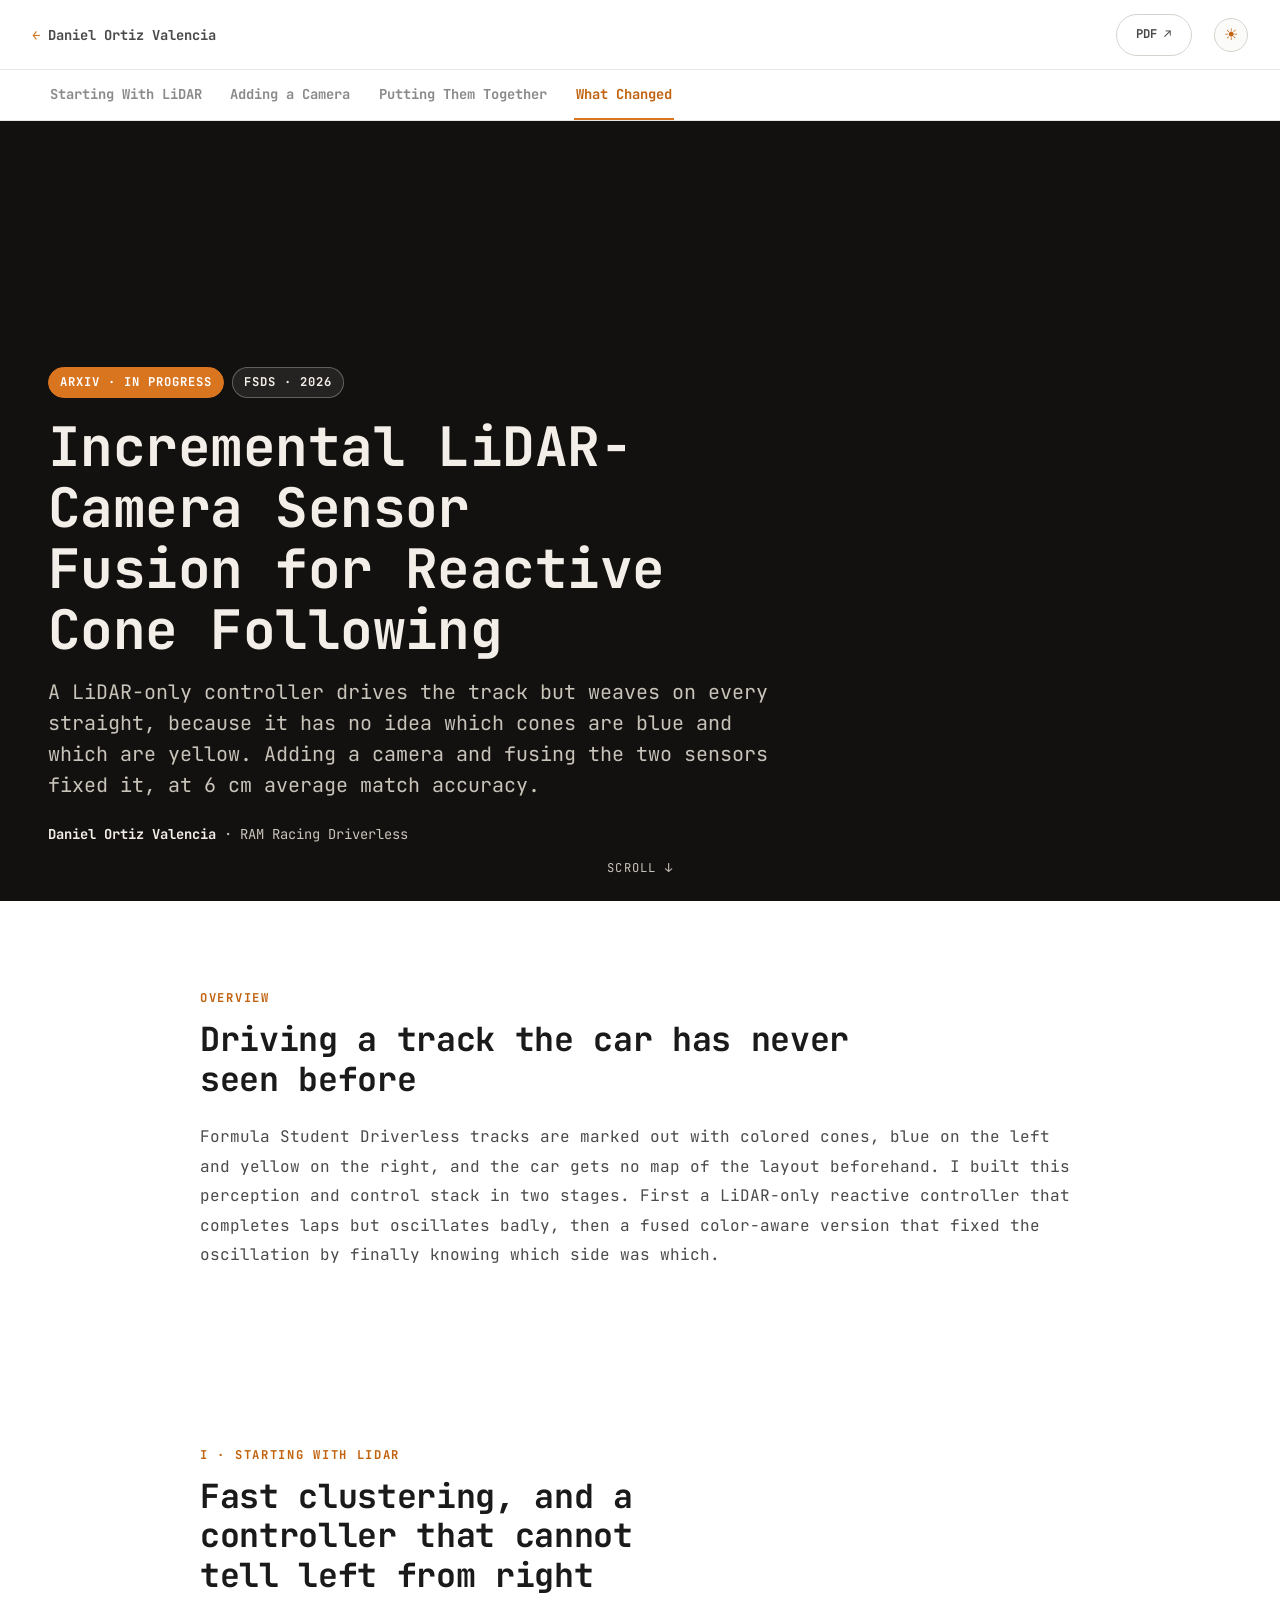
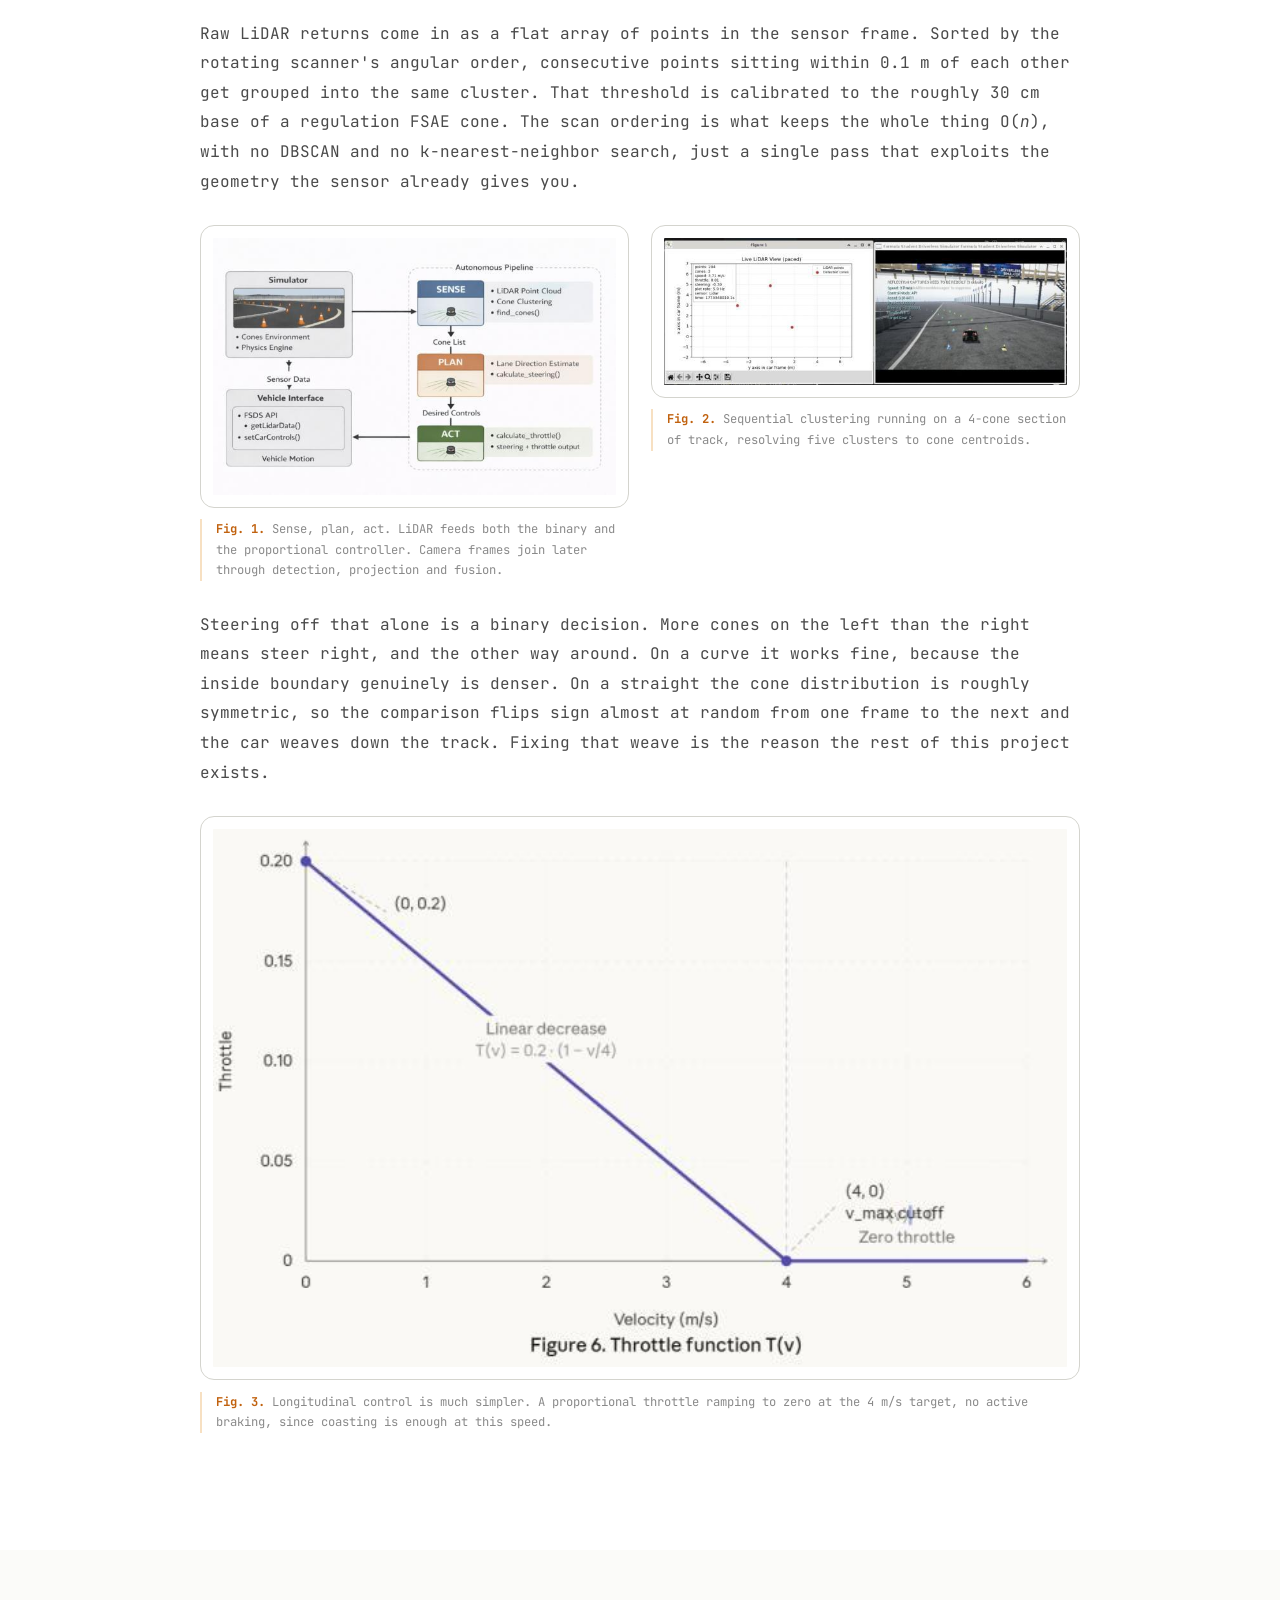
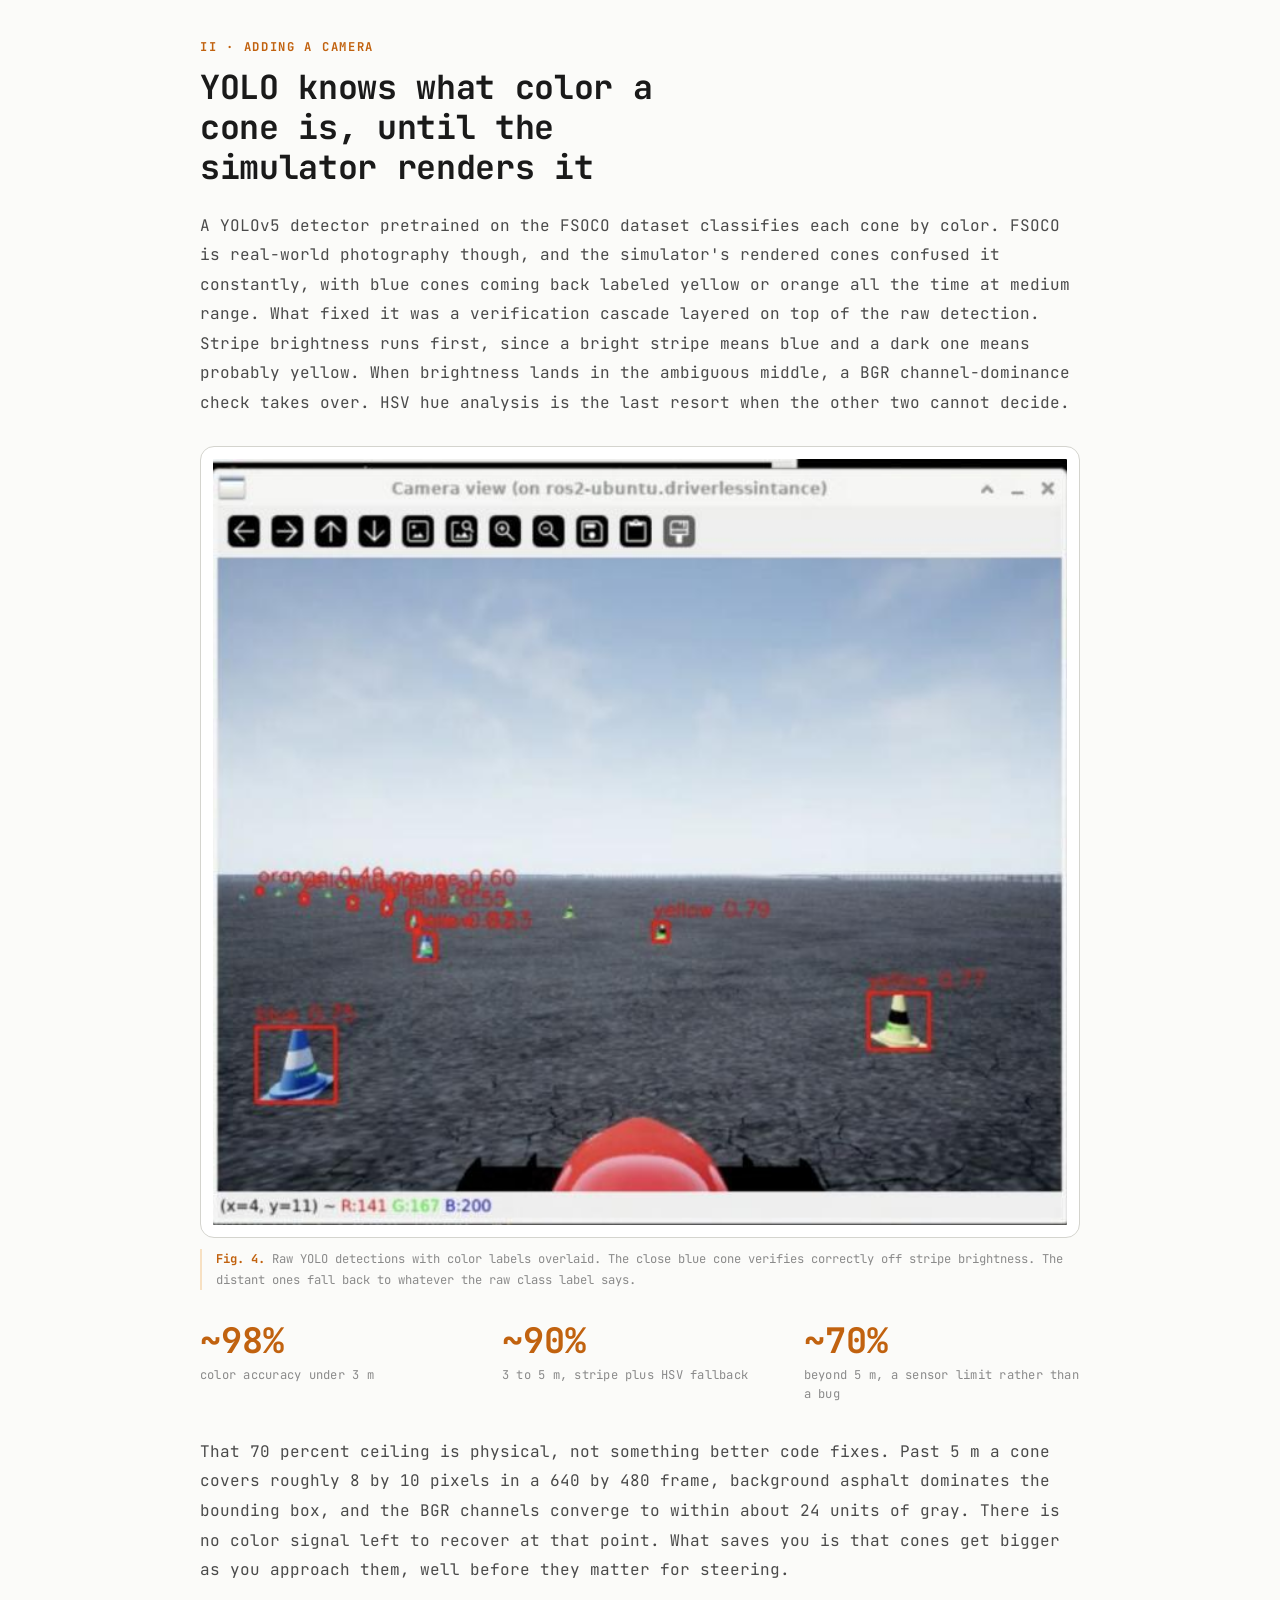
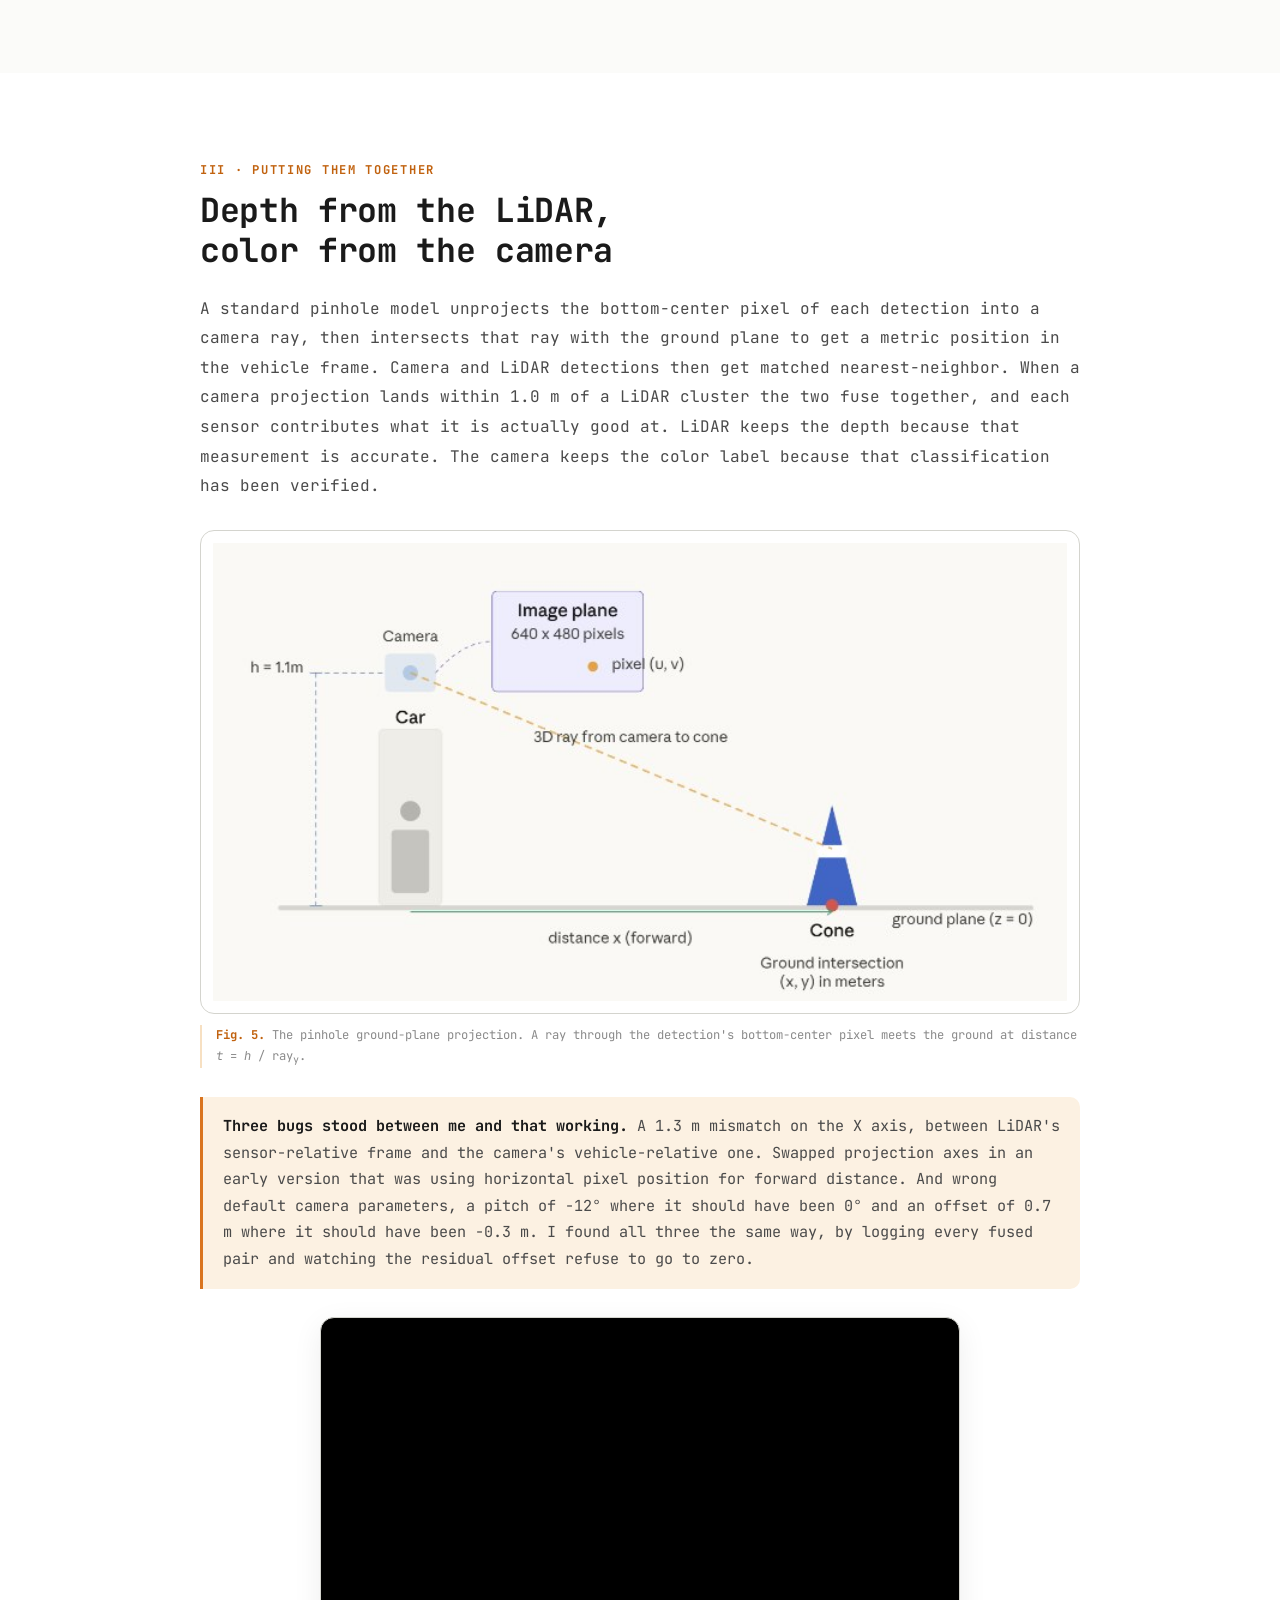
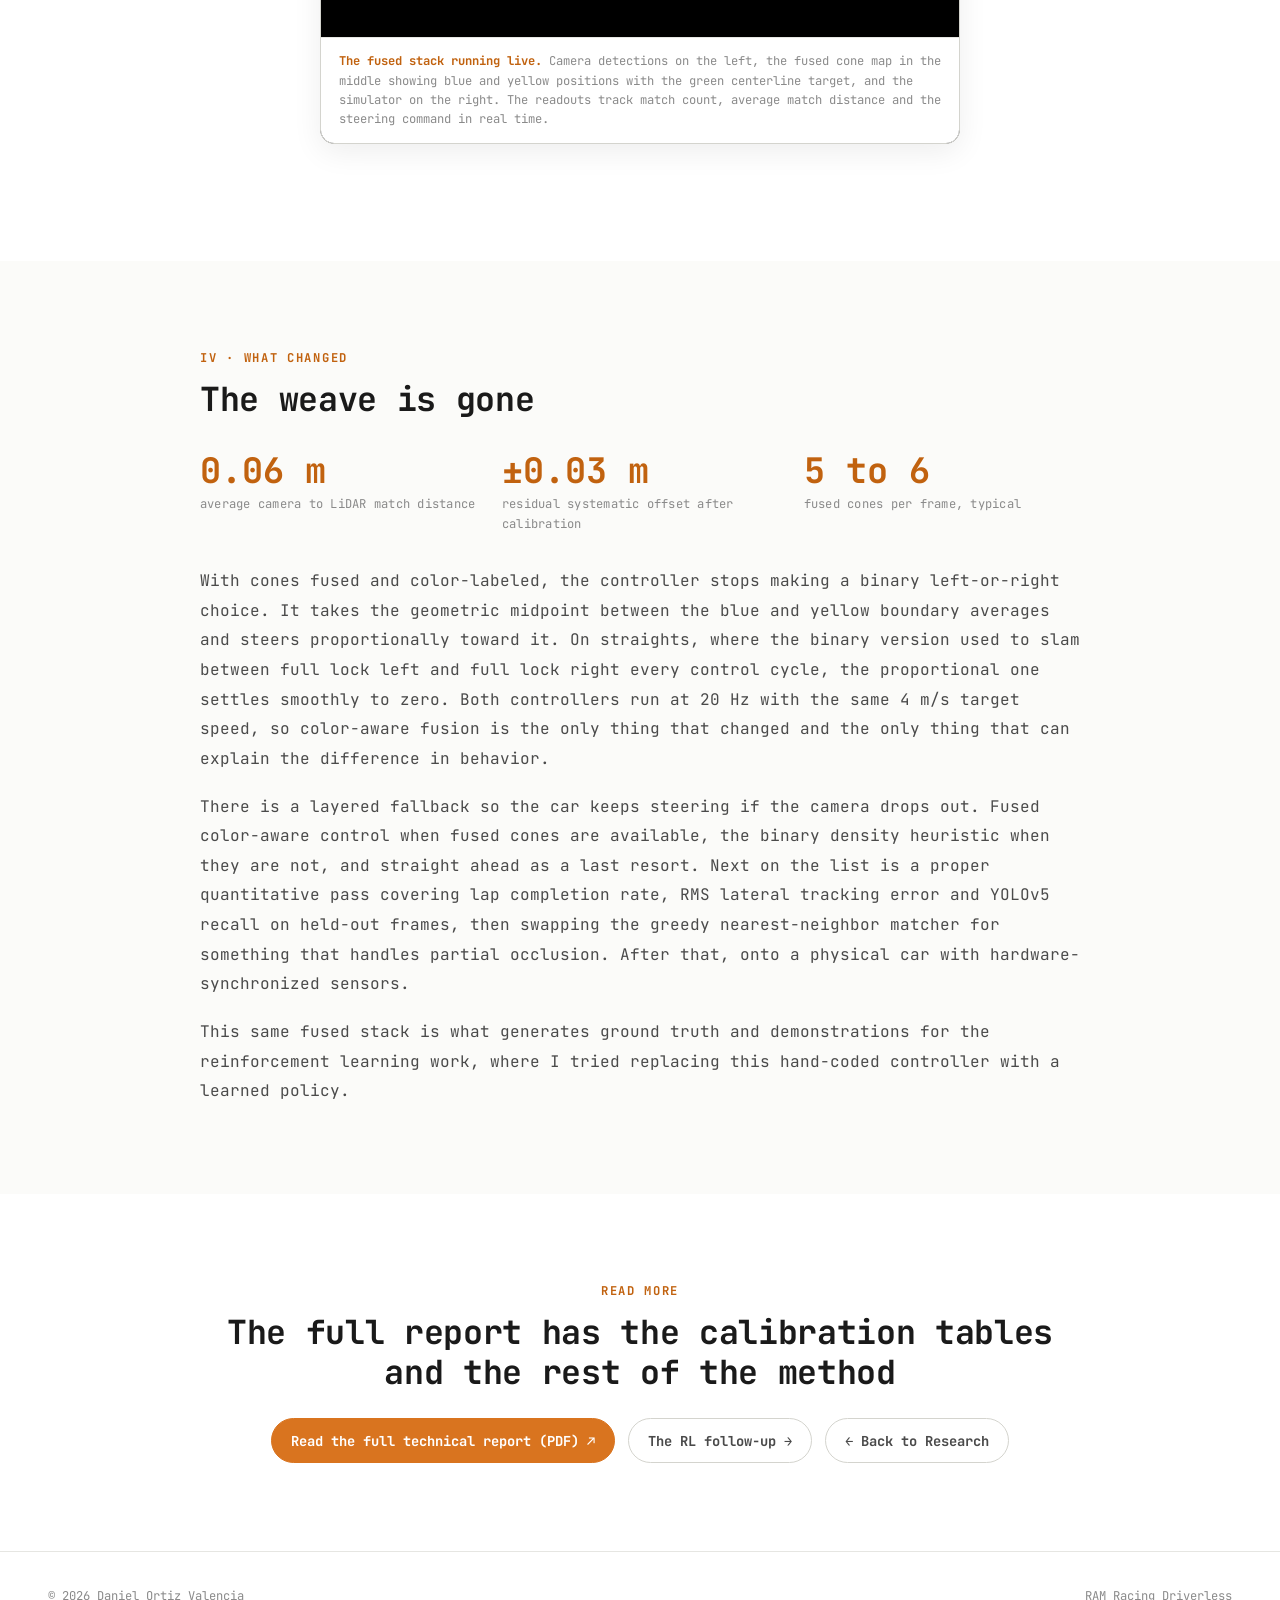
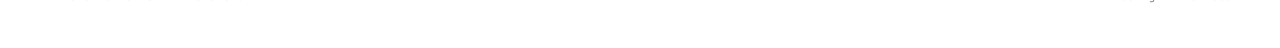
==== papers/fsds-fusion/index.html @ e6245473 "Research portfolio: home page and project pages A second site aimed at graduate applications. Resear" ====
<!DOCTYPE html>
<html lang="en">
<head>
<meta charset="UTF-8" />
<meta name="viewport" content="width=device-width, initial-scale=1.0" />
<script>
// Deep links (e.g. shared as .../fsds-fusion/#fusion) must land on the
// right section, but this is a long page with a webfont and several
// videos. The browser's native "jump to #hash on load" fires before
// either has settled and lands far off target, so strip the hash
// immediately and let paper-page.js re-apply it once layout is stable.
(function () {
  if (!location.hash) return;
  window.__ppPendingHash = location.hash;
  history.replaceState(null, '', location.pathname + location.search);
})();
</script>
<title>Incremental LiDAR-Camera Sensor Fusion · Daniel Ortiz Valencia</title>
<meta name="description" content="A LiDAR-only baseline that weaves, a YOLOv5 camera module, and the fusion pipeline that fixed it, in the Formula Student Driverless Simulator." />
<meta property="og:title" content="Incremental LiDAR-Camera Sensor Fusion for Reactive Cone Following" />
<meta property="og:description" content="Building a color-aware fused controller for the Formula Student Driverless Simulator." />
<meta property="og:type" content="article" />
<link rel="icon" href="data:image/svg+xml,%3Csvg xmlns='http://www.w3.org/2000/svg' viewBox='0 0 32 32'%3E%3Crect width='32' height='32' rx='7' fill='%23d9741f'/%3E%3Cpath d='M9 8h6a8 8 0 010 16H9z' fill='none' stroke='white' stroke-width='3'/%3E%3C/svg%3E" />
<link rel="preconnect" href="https://fonts.googleapis.com" />
<link href="https://fonts.googleapis.com/css2?family=JetBrains+Mono:wght@400;500;700;800&display=swap" rel="stylesheet" />
<link rel="stylesheet" href="../../styles.css" />
<link rel="stylesheet" href="../../assets/papers/paper-page.css" />
</head>
<body>

<div class="pp-stickytop">
  <header class="pp-topbar">
    <a class="pp-topbar-back" href="../../index.html#research"><span class="arrow">←</span> Daniel Ortiz Valencia</a>
    <div class="pp-topbar-actions">
      <a class="pp-btn" href="../../assets/papers/fsds-fusion.pdf" target="_blank" rel="noopener">PDF ↗</a>
      <button id="theme-toggle" class="theme-toggle" type="button" aria-label="Toggle dark mode" title="Toggle dark mode">
        <span class="theme-icon-sun" aria-hidden="true">☀</span><span class="theme-icon-moon" aria-hidden="true">☾</span>
      </button>
    </div>
  </header>
  <div class="pp-storynav-wrap">
    <nav class="pp-storynav">
      <a href="#baseline">Starting With LiDAR</a>
      <a href="#camera">Adding a Camera</a>
      <a href="#fusion">Putting Them Together</a>
      <a href="#results">What Changed</a>
    </nav>
  </div>
</div>

<!-- ============ HERO ============ -->
<section class="pp-hero">
  <video autoplay muted loop playsinline preload="auto" width="920" height="518">
    <source src="../../assets/papers/videos/fsds-fusion/fsds-demo.mp4" type="video/mp4" />
  </video>
  <div class="pp-hero-content">
    <div class="pp-hero-badges">
      <span class="pp-badge is-orange">arXiv · In Progress</span>
      <span class="pp-badge">FSDS · 2026</span>
    </div>
    <h1 class="pp-hero-title">Incremental LiDAR-Camera Sensor Fusion for Reactive Cone Following</h1>
    <p class="pp-hero-subtitle">A LiDAR-only controller drives the track but weaves on every straight, because it has no idea which cones are blue and which are yellow. Adding a camera and fusing the two sensors fixed it, at 6 cm average match accuracy.</p>
    <div class="pp-hero-meta"><b>Daniel Ortiz Valencia</b> · RAM Racing Driverless</div>
  </div>
  <div class="pp-scrolldown">Scroll ↓</div>
</section>

<main>

<!-- ============ TLDR ============ -->
<section class="pp-section pp-tldr">
  <div class="pp-section-inner">
    <span class="pp-eyebrow">Overview</span>
    <h2 class="pp-section-title">Driving a track the car has never seen before</h2>
    <div class="pp-prose">
      <p class="pp-lede">Formula Student Driverless tracks are marked out with colored cones, blue on the left and yellow on the right, and the car gets no map of the layout beforehand. I built this perception and control stack in two stages. First a LiDAR-only reactive controller that completes laps but oscillates badly, then a fused color-aware version that fixed the oscillation by finally knowing which side was which.</p>
    </div>
  </div>
</section>

<!-- ============ BASELINE ============ -->
<section id="baseline" class="pp-section">
  <div class="pp-section-inner">
    <span class="pp-eyebrow">I · Starting With LiDAR</span>
    <h2 class="pp-section-title">Fast clustering, and a controller that cannot tell left from right</h2>
    <div class="pp-prose">
      <p>Raw LiDAR returns come in as a flat array of points in the sensor frame. Sorted by the rotating scanner's angular order, consecutive points sitting within 0.1 m of each other get grouped into the same cluster. That threshold is calibrated to the roughly 30 cm base of a regulation FSAE cone. The scan ordering is what keeps the whole thing O(<i>n</i>), with no DBSCAN and no k-nearest-neighbor search, just a single pass that exploits the geometry the sensor already gives you.</p>
    </div>

    <div class="pp-figure-row">
      <figure class="pp-figure">
        <img src="../../assets/papers/figures/fsds-fusion/fig-1.jpg" alt="Top-down sense-plan-act pipeline diagram showing LiDAR clustering, YOLO detection, ground-plane projection, and fusion feeding the steering controllers" loading="lazy" />
        <figcaption><b>Fig. 1.</b> Sense, plan, act. LiDAR feeds both the binary and the proportional controller. Camera frames join later through detection, projection and fusion.</figcaption>
      </figure>
      <figure class="pp-figure">
        <img src="../../assets/papers/figures/fsds-fusion/fig-2.jpg" alt="Bird's-eye scatter plot of LiDAR points colored by cluster membership beside the corresponding FSDS simulator view" loading="lazy" />
        <figcaption><b>Fig. 2.</b> Sequential clustering running on a 4-cone section of track, resolving five clusters to cone centroids.</figcaption>
      </figure>
    </div>

    <div class="pp-prose">
      <p>Steering off that alone is a binary decision. More cones on the left than the right means steer right, and the other way around. On a curve it works fine, because the inside boundary genuinely is denser. On a straight the cone distribution is roughly symmetric, so the comparison flips sign almost at random from one frame to the next and the car weaves down the track. Fixing that weave is the reason the rest of this project exists.</p>
    </div>

    <figure class="pp-figure">
      <img src="../../assets/papers/figures/fsds-fusion/fig-3.jpg" alt="Throttle function plot: linear ramp from 0.2 at rest down to zero at 4 m per second" loading="lazy" />
      <figcaption><b>Fig. 3.</b> Longitudinal control is much simpler. A proportional throttle ramping to zero at the 4 m/s target, no active braking, since coasting is enough at this speed.</figcaption>
    </figure>
  </div>
</section>

<!-- ============ CAMERA ============ -->
<section id="camera" class="pp-section pp-section--tint">
  <div class="pp-section-inner">
    <span class="pp-eyebrow">II · Adding a Camera</span>
    <h2 class="pp-section-title">YOLO knows what color a cone is, until the simulator renders it</h2>
    <div class="pp-prose">
      <p>A YOLOv5 detector pretrained on the FSOCO dataset classifies each cone by color. FSOCO is real-world photography though, and the simulator's rendered cones confused it constantly, with blue cones coming back labeled yellow or orange all the time at medium range. What fixed it was a verification cascade layered on top of the raw detection. Stripe brightness runs first, since a bright stripe means blue and a dark one means probably yellow. When brightness lands in the ambiguous middle, a BGR channel-dominance check takes over. HSV hue analysis is the last resort when the other two cannot decide.</p>
    </div>

    <figure class="pp-figure">
      <img src="../../assets/papers/figures/fsds-fusion/fig-4.jpg" alt="Camera feed with red YOLO bounding boxes over cones, color labels and confidence scores overlaid" loading="lazy" />
      <figcaption><b>Fig. 4.</b> Raw YOLO detections with color labels overlaid. The close blue cone verifies correctly off stripe brightness. The distant ones fall back to whatever the raw class label says.</figcaption>
    </figure>

    <div class="pp-stat-row">
      <div class="pp-stat"><b>~98%</b><span>color accuracy under 3 m</span></div>
      <div class="pp-stat"><b>~90%</b><span>3 to 5 m, stripe plus HSV fallback</span></div>
      <div class="pp-stat"><b>~70%</b><span>beyond 5 m, a sensor limit rather than a bug</span></div>
    </div>
    <div class="pp-prose">
      <p>That 70 percent ceiling is physical, not something better code fixes. Past 5 m a cone covers roughly 8 by 10 pixels in a 640 by 480 frame, background asphalt dominates the bounding box, and the BGR channels converge to within about 24 units of gray. There is no color signal left to recover at that point. What saves you is that cones get bigger as you approach them, well before they matter for steering.</p>
    </div>
  </div>
</section>

<!-- ============ FUSION ============ -->
<section id="fusion" class="pp-section">
  <div class="pp-section-inner">
    <span class="pp-eyebrow">III · Putting Them Together</span>
    <h2 class="pp-section-title">Depth from the LiDAR, color from the camera</h2>
    <div class="pp-prose">
      <p>A standard pinhole model unprojects the bottom-center pixel of each detection into a camera ray, then intersects that ray with the ground plane to get a metric position in the vehicle frame. Camera and LiDAR detections then get matched nearest-neighbor. When a camera projection lands within 1.0 m of a LiDAR cluster the two fuse together, and each sensor contributes what it is actually good at. LiDAR keeps the depth because that measurement is accurate. The camera keeps the color label because that classification has been verified.</p>
    </div>

    <figure class="pp-figure">
      <img src="../../assets/papers/figures/fsds-fusion/fig-5.jpg" alt="Side-view diagram of the pinhole projection: camera at 1.1 m height, ray intersecting the ground plane at distance t" loading="lazy" />
      <figcaption><b>Fig. 5.</b> The pinhole ground-plane projection. A ray through the detection's bottom-center pixel meets the ground at distance <i>t</i> = <i>h</i> / ray<sub>y</sub>.</figcaption>
    </figure>

    <div class="pp-callout">
      <b>Three bugs stood between me and that working.</b> A 1.3 m mismatch on the X axis, between LiDAR's sensor-relative frame and the camera's vehicle-relative one. Swapped projection axes in an early version that was using horizontal pixel position for forward distance. And wrong default camera parameters, a pitch of −12° where it should have been 0° and an offset of 0.7 m where it should have been −0.3 m. I found all three the same way, by logging every fused pair and watching the residual offset refuse to go to zero.
    </div>

    <div class="pp-video-solo">
      <figure class="pp-video">
        <video autoplay src="../../assets/papers/videos/fsds-fusion/reactive-baseline.mp4" muted loop playsinline preload="metadata" width="880" height="320"></video>
        <figcaption><b>The fused stack running live.</b> Camera detections on the left, the fused cone map in the middle showing blue and yellow positions with the green centerline target, and the simulator on the right. The readouts track match count, average match distance and the steering command in real time.</figcaption>
      </figure>
    </div>
  </div>
</section>

<!-- ============ RESULTS ============ -->
<section id="results" class="pp-section pp-section--tint">
  <div class="pp-section-inner">
    <span class="pp-eyebrow">IV · What Changed</span>
    <h2 class="pp-section-title">The weave is gone</h2>

    <div class="pp-stat-row">
      <div class="pp-stat"><b>0.06 m</b><span>average camera to LiDAR match distance</span></div>
      <div class="pp-stat"><b>±0.03 m</b><span>residual systematic offset after calibration</span></div>
      <div class="pp-stat"><b>5 to 6</b><span>fused cones per frame, typical</span></div>
    </div>

    <div class="pp-prose">
      <p>With cones fused and color-labeled, the controller stops making a binary left-or-right choice. It takes the geometric midpoint between the blue and yellow boundary averages and steers proportionally toward it. On straights, where the binary version used to slam between full lock left and full lock right every control cycle, the proportional one settles smoothly to zero. Both controllers run at 20 Hz with the same 4 m/s target speed, so color-aware fusion is the only thing that changed and the only thing that can explain the difference in behavior.</p>
      <p>There is a layered fallback so the car keeps steering if the camera drops out. Fused color-aware control when fused cones are available, the binary density heuristic when they are not, and straight ahead as a last resort. Next on the list is a proper quantitative pass covering lap completion rate, RMS lateral tracking error and YOLOv5 recall on held-out frames, then swapping the greedy nearest-neighbor matcher for something that handles partial occlusion. After that, onto a physical car with hardware-synchronized sensors.</p>
      <p>This same fused stack is what generates ground truth and demonstrations for <a href="../rl-sac-ppo/">the reinforcement learning work</a>, where I tried replacing this hand-coded controller with a learned policy.</p>
    </div>
  </div>
</section>

<!-- ============ CLOSE ============ -->
<section class="pp-section pp-close">
  <div class="pp-section-inner">
    <span class="pp-eyebrow">Read More</span>
    <h2 class="pp-section-title">The full report has the calibration tables and the rest of the method</h2>
    <div class="pp-close-actions">
      <a class="pp-btn is-primary" href="../../assets/papers/fsds-fusion.pdf" target="_blank" rel="noopener">Read the full technical report (PDF) ↗</a>
      <a class="pp-btn" href="../rl-sac-ppo/">The RL follow-up →</a>
      <a class="pp-btn" href="../../index.html#research">← Back to Research</a>
    </div>
  </div>
</section>

</main>

<footer class="pp-footer">
  <span>© <span id="year"></span> Daniel Ortiz Valencia</span>
  <span>RAM Racing Driverless</span>
</footer>

<script>document.getElementById('year').textContent = new Date().getFullYear();</script>
<script src="../../assets/papers/paper-page.js"></script>
</body>
</html>
---- styles.css ----
/* ============================================================
   Daniel Ortiz Valencia — Research
   Academic homepage. Shares its design tokens with the
   engineering portfolio so the project pages under /papers/
   render identically on both sites.
   ============================================================ */

:root {
  --white: #ffffff;
  --paper: #fbfbf9;
  --ink: #1a1a1a;
  --ink-soft: #4a4a4a;
  --ink-faint: #8a8a8a;
  --line: #e6e6e2;
  --line-strong: #d4d4ce;

  --orange: #d9741f;
  --orange-deep: #c1620f;
  --orange-soft: #f7e0c2;
  --orange-tint: #fcf1e2;

  --mono: 'JetBrains Mono', 'SFMono-Regular', 'Menlo', monospace;

  --text-2xl: clamp(1.8rem, 3.5vw, 2.6rem);
  --text-xl: clamp(1.35rem, 2.2vw, 1.7rem);
  --text-lg: 1.1rem;
  --text-base: 0.98rem;
  --text-sm: 0.86rem;
  --text-xs: 0.76rem;

  --maxw: 1500px;
  --readw: 980px;
  --radius: 14px;
  --radius-lg: 20px;

  --shadow-sm: 0 1px 3px rgba(0,0,0,0.05);
  --shadow-md: 0 8px 30px rgba(0,0,0,0.07);

  --header-bg: rgba(255,255,255,0.88);
  --kw-bg: var(--paper);
  --on-orange: #ffffff;
  color-scheme: light;
}

[data-theme="dark"] {
  --white: #111114;
  --paper: #1a1a1e;
  --ink: #f1efea;
  --ink-soft: #c2c0b9;
  --ink-faint: #7d7c76;
  --line: #2a2a2e;
  --line-strong: #3a3a3f;

  --orange: #ff8a3d;
  --orange-deep: #ff9d5c;
  --orange-soft: #5a3a1a;
  --orange-tint: #2a1d10;

  --header-bg: rgba(17,17,20,0.88);
  --kw-bg: #1f1f23;
  --on-orange: #111114;

  --shadow-sm: 0 1px 3px rgba(0,0,0,0.4);
  --shadow-md: 0 8px 30px rgba(0,0,0,0.5);
  color-scheme: dark;
}

* { margin: 0; padding: 0; box-sizing: border-box; }
html { scroll-behavior: smooth; scroll-padding-top: 86px; }
body {
  font-family: var(--mono);
  background: var(--white);
  color: var(--ink);
  line-height: 1.6;
  -webkit-font-smoothing: antialiased;
  font-size: var(--text-base);
  transition: background .25s ease, color .25s ease;
}
a { color: inherit; text-decoration: none; }
img { max-width: 100%; }

/* ---------- Theme toggle (shared with the paper pages) ---------- */
.theme-toggle {
  margin-left: .8rem; width: 34px; height: 34px; border-radius: 50%;
  border: 1px solid var(--line-strong); background: var(--paper);
  color: var(--orange-deep); cursor: pointer; font-family: var(--mono);
  display: inline-flex; align-items: center; justify-content: center;
  transition: background .2s ease, border-color .2s ease, color .2s ease, transform .2s ease;
  font-size: 1rem; line-height: 1; padding: 0;
}
.theme-toggle:hover { border-color: var(--orange); color: var(--orange); transform: translateY(-1px); }
.theme-toggle .theme-icon-moon { display: none; }
[data-theme="dark"] .theme-toggle .theme-icon-sun { display: none; }
[data-theme="dark"] .theme-toggle .theme-icon-moon { display: inline; }

/* ---------- Header ---------- */
.site-header {
  position: sticky; top: 0; z-index: 50;
  background: var(--header-bg);
  backdrop-filter: blur(10px) saturate(1.4);
  -webkit-backdrop-filter: blur(10px) saturate(1.4);
  border-bottom: 1px solid var(--line);
}
.site-header-inner {
  max-width: var(--readw); margin: 0 auto;
  padding: .8rem clamp(1.1rem, 4vw, 2rem);
  display: flex; align-items: center; justify-content: space-between; gap: 1rem;
}
.site-nav { display: flex; align-items: center; gap: 1.3rem; font-size: var(--text-sm); }
.site-nav a { color: var(--ink-soft); font-weight: 500; }
.site-nav a:hover { color: var(--orange-deep); }

.wrap { max-width: var(--readw); margin: 0 auto; padding: 0 clamp(1.1rem, 4vw, 2rem); }

/* ---------- Intro ---------- */
.intro { display: grid; grid-template-columns: 290px 1fr; gap: clamp(1.5rem, 4vw, 3rem); padding: clamp(2.5rem, 6vw, 4rem) 0 2rem; align-items: start; }
.intro-photo { border-radius: var(--radius); overflow: hidden; border: 1px solid var(--line); background: var(--paper); }
.intro-photo img { display: block; width: 100%; height: auto; }
.intro-photo figcaption { font-size: var(--text-xs); color: var(--ink-faint); padding: .5rem .7rem; }
.intro-name { font-size: var(--text-2xl); font-weight: 800; letter-spacing: -0.02em; line-height: 1.1; }
.intro-contact { font-size: var(--text-sm); color: var(--ink-faint); margin-top: .35rem; }
.intro-bio { margin-top: 1.2rem; }
.intro-bio p { color: var(--ink-soft); margin-bottom: .9rem; max-width: 62ch; }
.intro-bio a { color: var(--orange-deep); border-bottom: 1px solid var(--orange-soft); }
.intro-bio a:hover { border-color: var(--orange); }
.intro-links { margin-top: 1.1rem; font-size: var(--text-sm); display: flex; flex-wrap: wrap; gap: .5rem; align-items: center; }
.intro-links a { color: var(--orange-deep); font-weight: 700; }
.intro-links a:hover { text-decoration: underline; }
.intro-links .sep { color: var(--line-strong); }

/* ---------- Section headings ---------- */
.section { padding: 2.4rem 0; border-top: 1px solid var(--line); }
.section-title { font-size: var(--text-xl); font-weight: 800; letter-spacing: -0.015em; margin-bottom: 1.4rem; }
.section-note { font-size: var(--text-sm); color: var(--ink-faint); margin: -0.9rem 0 1.4rem; max-width: 70ch; }

/* ---------- Updates ---------- */
.updates { display: flex; flex-direction: column; gap: .55rem; }
.update { display: grid; grid-template-columns: 92px 1fr; gap: 1rem; font-size: var(--text-sm); align-items: baseline; }
.update .when { color: var(--orange-deep); font-weight: 700; white-space: nowrap; }
.update .what { color: var(--ink-soft); line-height: 1.65; }
.update .what a { color: var(--ink); border-bottom: 1px solid var(--orange-soft); }
.update .what a:hover { border-color: var(--orange); }

/* ---------- Research entries ---------- */
.entry { display: grid; grid-template-columns: 210px 1fr; gap: clamp(1rem, 3vw, 1.9rem); padding: 1.5rem 0; border-bottom: 1px solid var(--line); align-items: start; }
.entry:last-child { border-bottom: none; }
.entry-thumb {
  border-radius: 10px; overflow: hidden; border: 1px solid var(--line);
  background: var(--paper); aspect-ratio: 16 / 10;
  display: flex; align-items: center; justify-content: center;
}
.entry-thumb img, .entry-thumb video { width: 100%; height: 100%; object-fit: cover; display: block; }
.entry-thumb.is-placeholder {
  background: var(--orange-tint); border-color: var(--orange-soft);
  color: var(--orange-deep); font-size: var(--text-xs); text-align: center;
  letter-spacing: .06em; line-height: 1.7;
}
.entry-thumb.is-placeholder small { color: var(--ink-faint); }
.intro--nophoto { grid-template-columns: 1fr; }
.entry-title { font-size: var(--text-lg); font-weight: 700; color: var(--orange-deep); line-height: 1.35; letter-spacing: -0.01em; display: inline-block; }
.entry-title:hover { text-decoration: underline; }
.entry-authors { font-size: var(--text-sm); color: var(--ink-soft); margin-top: .45rem; }
.entry-authors .me { font-weight: 700; color: var(--ink); }
.entry-venue { font-size: var(--text-sm); color: var(--ink-faint); font-style: italic; margin-top: .15rem; }
.entry-links { font-size: var(--text-sm); margin-top: .45rem; display: flex; flex-wrap: wrap; gap: .45rem; align-items: center; }
.entry-links a { color: var(--orange-deep); font-weight: 600; }
.entry-links a:hover { text-decoration: underline; }
.entry-links .sep { color: var(--line-strong); }
.entry-links .muted { color: var(--ink-faint); }
.entry-blurb { font-size: var(--text-sm); color: var(--ink-soft); margin-top: .7rem; max-width: 72ch; }

.entry-tag {
  display: inline-block; font-size: var(--text-xs); font-weight: 700;
  letter-spacing: .09em; text-transform: uppercase;
  color: var(--orange-deep); background: var(--orange-tint);
  border: 1px solid var(--orange-soft);
  padding: .12rem .5rem; border-radius: 999px; margin-bottom: .5rem;
}

/* ---------- Secondary work (engineering / Formula Student) ---------- */
.side-grid { display: grid; grid-template-columns: repeat(auto-fit, minmax(240px, 1fr)); gap: 1rem; }
.side-card {
  border: 1px solid var(--line); border-radius: var(--radius);
  padding: 1rem 1.1rem; background: var(--paper);
  transition: border-color .18s ease, transform .18s ease;
}
.side-card:hover { border-color: var(--orange-soft); transform: translateY(-2px); }
.side-card h3 { font-size: var(--text-base); font-weight: 700; margin-bottom: .3rem; }
.side-card p { font-size: var(--text-xs); color: var(--ink-faint); line-height: 1.65; }
.side-card .side-meta { font-size: var(--text-xs); color: var(--orange-deep); font-weight: 700; margin-bottom: .35rem; }

/* ---------- Footer ---------- */
.site-footer {
  border-top: 1px solid var(--line);
  padding: 2rem 0 2.6rem; margin-top: 1rem;
  font-size: var(--text-xs); color: var(--ink-faint);
  display: flex; flex-wrap: wrap; gap: .8rem; justify-content: space-between;
}

@media (max-width: 760px) {
  .intro { grid-template-columns: 1fr; }
  .intro-photo { max-width: 260px; }
  .entry { grid-template-columns: 1fr; }
  .entry-thumb { max-width: 320px; }
  .update { grid-template-columns: 78px 1fr; gap: .7rem; }
}
@media (prefers-reduced-motion: reduce) {
  * { scroll-behavior: auto; }
  .side-card:hover { transform: none; }
}
---- assets/papers/paper-page.css ----
/* ============================================================
   PAPER PROJECT PAGES
   Shared styles for the dedicated, video-first paper pages
   (papers/<slug>/index.html). Inherits color/type tokens from
   the root styles.css — this file only adds new structure:
   hero video, sticky story-nav, narrative sections, inline
   video/figure embeds, stat callouts, dark "moment" bands.
   ============================================================ */

/* fixed-dark palette for dramatic bands — intentionally NOT tied to
   the light/dark theme toggle, so the contrast always reads correctly */
:root {
  --pp-dark-bg: #131110;
  --pp-dark-text: #f3efe8;
  --pp-dark-text-soft: #c9c4ba;
  --pp-dark-line: #2c2926;
}

/* ---------- Sticky chrome (top bar + story nav share one sticky box) ----------
   Both bars live in a single sticky container so the nav can never slide
   under the top bar. Anything that depends on their combined height reads
   it off the element instead of hardcoding a number. */
.pp-stickytop {
  position: sticky; top: 0; z-index: 50;
  background: var(--header-bg);
  backdrop-filter: blur(10px) saturate(1.4);
  -webkit-backdrop-filter: blur(10px) saturate(1.4);
}
.pp-topbar {
  display: flex; align-items: center; justify-content: space-between;
  gap: 1rem;
  padding: .85rem clamp(1rem, 4vw, 2rem);
  border-bottom: 1px solid var(--line);
}
.pp-topbar-back {
  display: inline-flex; align-items: center; gap: .5rem;
  font-size: var(--text-sm); font-weight: 700; color: var(--ink-soft);
}
.pp-topbar-back:hover { color: var(--orange-deep); }
.pp-topbar-back .arrow { color: var(--orange); }
.pp-topbar-actions { display: flex; align-items: center; gap: .6rem; }
.pp-topbar-actions .pp-btn { font-size: var(--text-xs); }

/* ---------- Hero ---------- */
.pp-hero {
  position: relative;
  min-height: min(92vh, 780px);
  display: flex; align-items: flex-end;
  overflow: hidden;
  background: var(--pp-dark-bg);
}
.pp-hero video, .pp-hero .pp-hero-poster {
  position: absolute; inset: 0;
  width: 100%; height: 100%;
  object-fit: cover;
  opacity: .55;
  /* pages can aim the crop at the part of the frame worth showing */
  object-position: var(--pp-poster-pos, center);
}
.pp-hero::after {
  content: ""; position: absolute; inset: 0;
  background: linear-gradient(180deg, rgba(19,17,16,.15) 0%, rgba(19,17,16,.55) 55%, rgba(19,17,16,.92) 100%);
}
.pp-hero-content {
  position: relative; z-index: 2;
  width: 100%; max-width: var(--maxw); margin: 0 auto;
  padding: 6rem clamp(1.25rem, 4vw, 3rem) 3.5rem;
  color: var(--pp-dark-text);
}
.pp-hero-badges { display: flex; flex-wrap: wrap; gap: .5rem; margin-bottom: 1.2rem; }
.pp-badge {
  display: inline-flex; align-items: center; gap: .4rem;
  font-size: var(--text-xs); font-weight: 700; letter-spacing: .08em; text-transform: uppercase;
  padding: .3rem .7rem; border-radius: 999px;
  border: 1px solid rgba(255,255,255,.28);
  background: rgba(255,255,255,.08);
  color: var(--pp-dark-text);
}
.pp-badge.is-orange { background: var(--orange); border-color: var(--orange); color: var(--on-orange); }
.pp-hero-title {
  font-family: var(--mono); font-weight: 700; letter-spacing: -0.01em;
  font-size: clamp(1.9rem, 4.4vw, 3.4rem);
  line-height: 1.12;
  max-width: 22ch;
  margin-bottom: 1rem;
  text-wrap: balance;
}
.pp-hero-subtitle {
  font-size: clamp(1rem, 1.6vw, 1.25rem);
  line-height: 1.55;
  color: var(--pp-dark-text-soft);
  max-width: 62ch;
  margin-bottom: 1.4rem;
}
.pp-hero-meta { font-size: var(--text-sm); color: var(--pp-dark-text-soft); }
.pp-hero-meta b { color: var(--pp-dark-text); font-weight: 700; }
.pp-scrolldown {
  position: absolute; left: 50%; bottom: 1.4rem; z-index: 2;
  transform: translateX(-50%);
  color: var(--pp-dark-text-soft); font-size: var(--text-xs);
  display: flex; flex-direction: column; align-items: center; gap: .35rem;
  letter-spacing: .1em; text-transform: uppercase;
  animation: ppBob 2s ease-in-out infinite;
}
@keyframes ppBob { 0%,100% { transform: translate(-50%, 0); } 50% { transform: translate(-50%, 6px); } }

/* ---------- Story nav (sticky, below topbar) ---------- */
.pp-storynav-wrap {
  border-bottom: 1px solid var(--line);
}
.pp-storynav {
  display: flex; gap: 1.6rem;
  max-width: var(--maxw); margin: 0 auto;
  padding: 0 clamp(1.25rem, 4vw, 3rem);
  overflow-x: auto; scrollbar-width: none;
}
.pp-storynav::-webkit-scrollbar { display: none; }
.pp-storynav a {
  flex-shrink: 0;
  font-size: var(--text-sm); font-weight: 700; color: var(--ink-faint);
  padding: .8rem .1rem; white-space: nowrap;
  border-bottom: 2px solid transparent;
  transition: color .15s ease, border-color .15s ease;
}
.pp-storynav a:hover { color: var(--ink); }
.pp-storynav a.is-active { color: var(--orange-deep); border-color: var(--orange); }

/* ---------- Sections ---------- */
/* scroll-margin keeps a section heading clear of the sticky chrome when
   the browser (rather than our own JS) does the scrolling. */
.pp-section { padding: clamp(3rem, 7vw, 5.5rem) clamp(1.25rem, 4vw, 3rem); scroll-margin-top: 110px; }
.pp-section-inner { max-width: 880px; margin: 0 auto; }
.pp-section--wide .pp-section-inner { max-width: 1100px; }
.pp-section--tint { background: var(--paper); }
.pp-section--dark { background: var(--pp-dark-bg); color: var(--pp-dark-text); border-top: 1px solid var(--pp-dark-line); border-bottom: 1px solid var(--pp-dark-line); }
.pp-section--dark .pp-eyebrow { color: var(--orange); }
.pp-section--dark .pp-section-title { color: var(--pp-dark-text); }
.pp-section--dark .pp-prose p { color: var(--pp-dark-text-soft); }
.pp-section--dark .pp-prose b, .pp-section--dark .pp-prose strong { color: var(--pp-dark-text); }
.pp-section--dark .pp-video, .pp-section--dark .pp-figure img { border-color: var(--pp-dark-line); }
.pp-section--dark .pp-video figcaption, .pp-section--dark .pp-figure figcaption { color: var(--pp-dark-text-soft); }
.pp-section--dark .pp-callout { background: rgba(255,255,255,.05); border-color: var(--pp-dark-line); }
.pp-section--dark .pp-callout b { color: var(--pp-dark-text); }
.pp-section--dark .pp-stat span { color: var(--pp-dark-text-soft); }

.pp-eyebrow {
  display: block; font-size: var(--text-xs); font-weight: 700;
  letter-spacing: .14em; text-transform: uppercase; color: var(--orange-deep);
  margin-bottom: .7rem;
}
.pp-section-title {
  font-family: var(--mono); font-weight: 700; letter-spacing: -0.01em;
  font-size: clamp(1.45rem, 2.6vw, 2.1rem);
  line-height: 1.2;
  margin-bottom: 1.4rem;
  max-width: 26ch;
}
.pp-tldr .pp-section-title { max-width: 34ch; }

.pp-prose p { font-size: 1rem; line-height: 1.85; color: var(--ink-soft); margin-bottom: 1.15rem; }
.pp-prose p:last-child { margin-bottom: 0; }
.pp-prose b, .pp-prose strong { color: var(--ink); }
.pp-prose code {
  font-family: var(--mono); font-size: .88em;
  background: var(--kw-bg); border: 1px solid var(--line);
  padding: .08em .32em; border-radius: 4px; color: var(--ink);
}
.pp-lede { font-size: 1.15rem; line-height: 1.75; color: var(--ink); }

/* ---------- Inline video ---------- */
.pp-video {
  border: 1px solid var(--line-strong); border-radius: var(--radius);
  overflow: hidden; background: #000;
  box-shadow: var(--shadow-md);
}
.pp-video video { display: block; width: 100%; height: auto; }
.pp-video figcaption {
  padding: .85rem 1.1rem;
  font-size: var(--text-xs); line-height: 1.6; color: var(--ink-faint);
  background: var(--white); border-top: 1px solid var(--line);
}
.pp-video figcaption b { color: var(--orange-deep); }
.pp-video-row { display: grid; grid-template-columns: 1fr 1fr; gap: 1.4rem; margin: 1.8rem 0; }
.pp-video-solo { margin: 1.8rem 0; }
.pp-video-solo .pp-video { max-width: 640px; margin: 0 auto; }

/* ---------- Labelled clip gallery ----------
   Each clip carries a tag saying which run it is, so a reader can tell
   a trained PPO policy apart from a collapsing SAC run at a glance. */
.pp-clips { display: grid; gap: 1.6rem; margin: 1.9rem 0; }
.pp-clips.is-two { grid-template-columns: 1fr 1fr; }
.pp-clip {
  margin: 0;
  border: 1px solid var(--line-strong); border-radius: var(--radius);
  overflow: hidden; background: #000;
  box-shadow: var(--shadow-md);
  position: relative;
}
.pp-clip video { display: block; width: 100%; height: auto; }
.pp-clip-tag {
  position: absolute; top: .7rem; left: .7rem; z-index: 2;
  font-size: var(--text-xs); font-weight: 700;
  letter-spacing: .1em; text-transform: uppercase;
  padding: .22rem .6rem; border-radius: 999px;
  background: var(--orange); color: var(--on-orange);
}
.pp-clip figcaption {
  padding: .9rem 1.1rem;
  font-size: var(--text-xs); line-height: 1.65; color: var(--ink-faint);
  background: var(--white); border-top: 1px solid var(--line);
}
.pp-clip figcaption b { color: var(--ink); }
.pp-section--dark .pp-clip { border-color: var(--pp-dark-line); }
.pp-section--dark .pp-clip figcaption {
  background: rgba(255,255,255,.04); border-color: var(--pp-dark-line);
  color: var(--pp-dark-text-soft);
}
.pp-section--dark .pp-clip figcaption b { color: var(--pp-dark-text); }

/* ---------- Figures (still images) ---------- */
.pp-figure { margin: 1.8rem 0; }
.pp-figure img {
  display: block; width: 100%; height: auto;
  background: #fff; padding: .75rem;
  border: 1px solid var(--line-strong); border-radius: var(--radius);
  cursor: zoom-in;
}
.pp-figure figcaption {
  font-size: var(--text-xs); line-height: 1.7; color: var(--ink-faint);
  margin-top: .7rem; padding-left: .85rem; border-left: 2px solid var(--orange-soft);
}
.pp-figure figcaption b { color: var(--orange-deep); }
.pp-figure-row { display: grid; grid-template-columns: 1fr 1fr; gap: 1.4rem; margin: 1.8rem 0; }
.pp-figure-row .pp-figure { margin: 0; }

/* ---------- Callouts / stats ---------- */
.pp-callout {
  border-left: 3px solid var(--orange);
  background: var(--orange-tint);
  padding: 1rem 1.25rem;
  border-radius: 0 10px 10px 0;
  margin: 1.6rem 0;
  font-size: .95rem; line-height: 1.75; color: var(--ink-soft);
}
.pp-callout b { color: var(--ink); }
.pp-stat-row { display: flex; flex-wrap: wrap; gap: 1.6rem; margin: 2rem 0; }
.pp-stat { flex: 1 1 140px; }
.pp-stat b {
  display: block; font-family: var(--mono); font-weight: 700;
  font-size: clamp(1.6rem, 3vw, 2.2rem); color: var(--orange-deep); line-height: 1.1;
}
.pp-stat span { display: block; font-size: var(--text-xs); color: var(--ink-faint); margin-top: .3rem; letter-spacing: .02em; }

/* ---------- Timeline / test log list (for the RL page's experiment walkthrough) ---------- */
.pp-log { margin: 1.8rem 0; display: flex; flex-direction: column; gap: 0; border-top: 1px solid var(--line); }
.pp-log-row { display: grid; grid-template-columns: 90px 110px 1fr; gap: 1rem; padding: .9rem 0; border-bottom: 1px solid var(--line); align-items: baseline; }
.pp-log-row .pp-log-test { font-family: var(--mono); font-weight: 700; color: var(--ink); font-size: var(--text-sm); }
.pp-log-row .pp-log-len { font-family: var(--mono); font-size: var(--text-sm); color: var(--orange-deep); }
.pp-log-row .pp-log-note { font-size: var(--text-sm); color: var(--ink-soft); line-height: 1.6; }
.pp-section--dark .pp-log { border-color: var(--pp-dark-line); }
.pp-section--dark .pp-log-row { border-color: var(--pp-dark-line); }
.pp-section--dark .pp-log-row .pp-log-test { color: var(--pp-dark-text); }
.pp-section--dark .pp-log-row .pp-log-note { color: var(--pp-dark-text-soft); }

/* ---------- Closing / footer CTA ---------- */
.pp-close { text-align: center; }
.pp-close .pp-section-title { max-width: none; }
.pp-close-actions { display: flex; flex-wrap: wrap; gap: .8rem; justify-content: center; margin-top: 1.6rem; }
.pp-btn {
  display: inline-flex; align-items: center; gap: .5rem;
  font-size: var(--text-sm); font-weight: 700;
  padding: .65rem 1.2rem; border-radius: 999px;
  border: 1px solid var(--line-strong); color: var(--ink-soft);
  transition: all .18s ease;
}
.pp-btn:hover { border-color: var(--orange); color: var(--orange-deep); background: var(--orange-tint); }
.pp-btn.is-primary { background: var(--orange); border-color: var(--orange); color: var(--on-orange); }
.pp-btn.is-primary:hover { background: var(--orange-deep); border-color: var(--orange-deep); color: var(--on-orange); }

.pp-refs { max-width: 880px; margin: 0 auto; padding-left: 1.4rem; }
.pp-refs li { font-size: var(--text-xs); line-height: 1.75; color: var(--ink-faint); margin-bottom: .55rem; }
.pp-refs li::marker { color: var(--orange); }

.pp-footer {
  padding: 2.2rem clamp(1.25rem, 4vw, 3rem) 2.6rem;
  border-top: 1px solid var(--line);
  display: flex; flex-wrap: wrap; align-items: center; justify-content: space-between; gap: 1rem;
  font-size: var(--text-xs); color: var(--ink-faint);
}

/* ---------- Responsive ---------- */
@media (max-width: 760px) {
  .pp-hero { min-height: 78vh; }
  .pp-video-row, .pp-figure-row, .pp-clips.is-two { grid-template-columns: 1fr; }
  .pp-section { scroll-margin-top: 96px; }
  .pp-log-row { grid-template-columns: 70px 90px 1fr; gap: .6rem; }
}
@media (prefers-reduced-motion: reduce) {
  .pp-scrolldown { animation: none; }
}
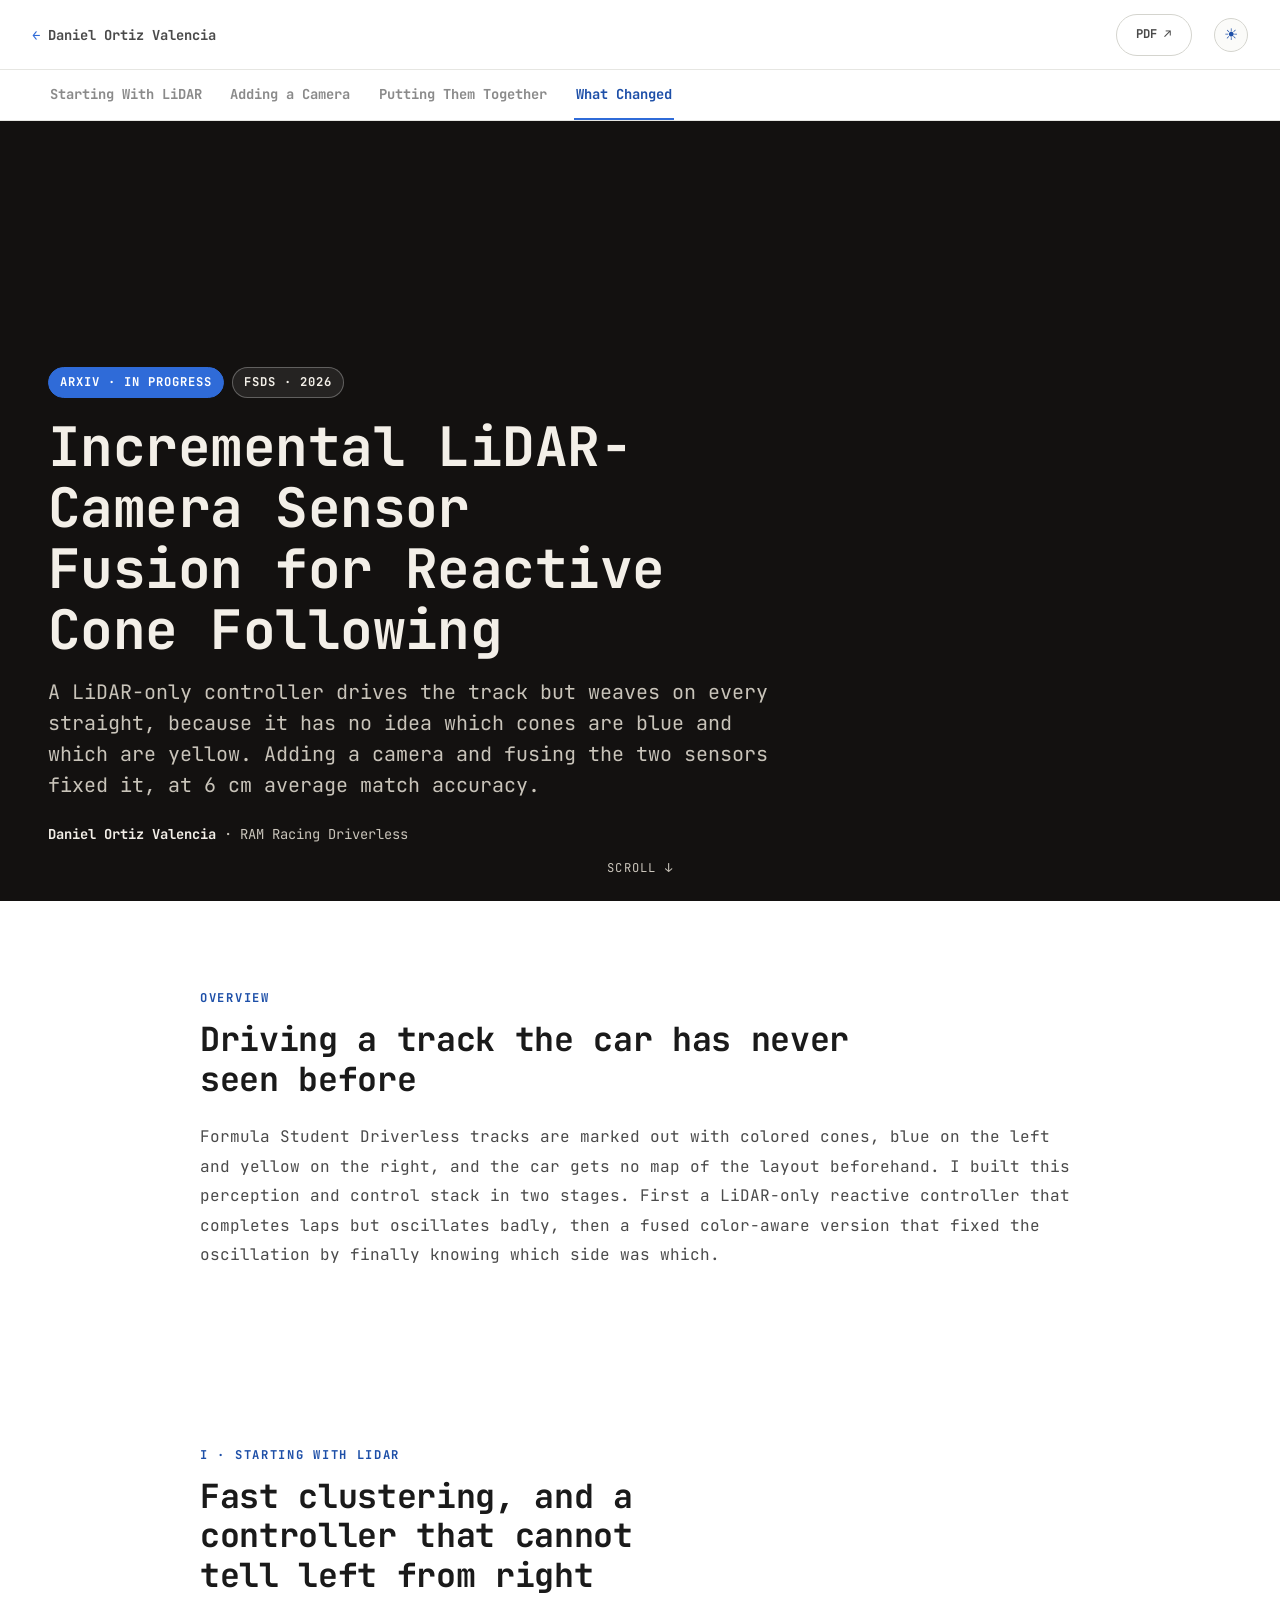
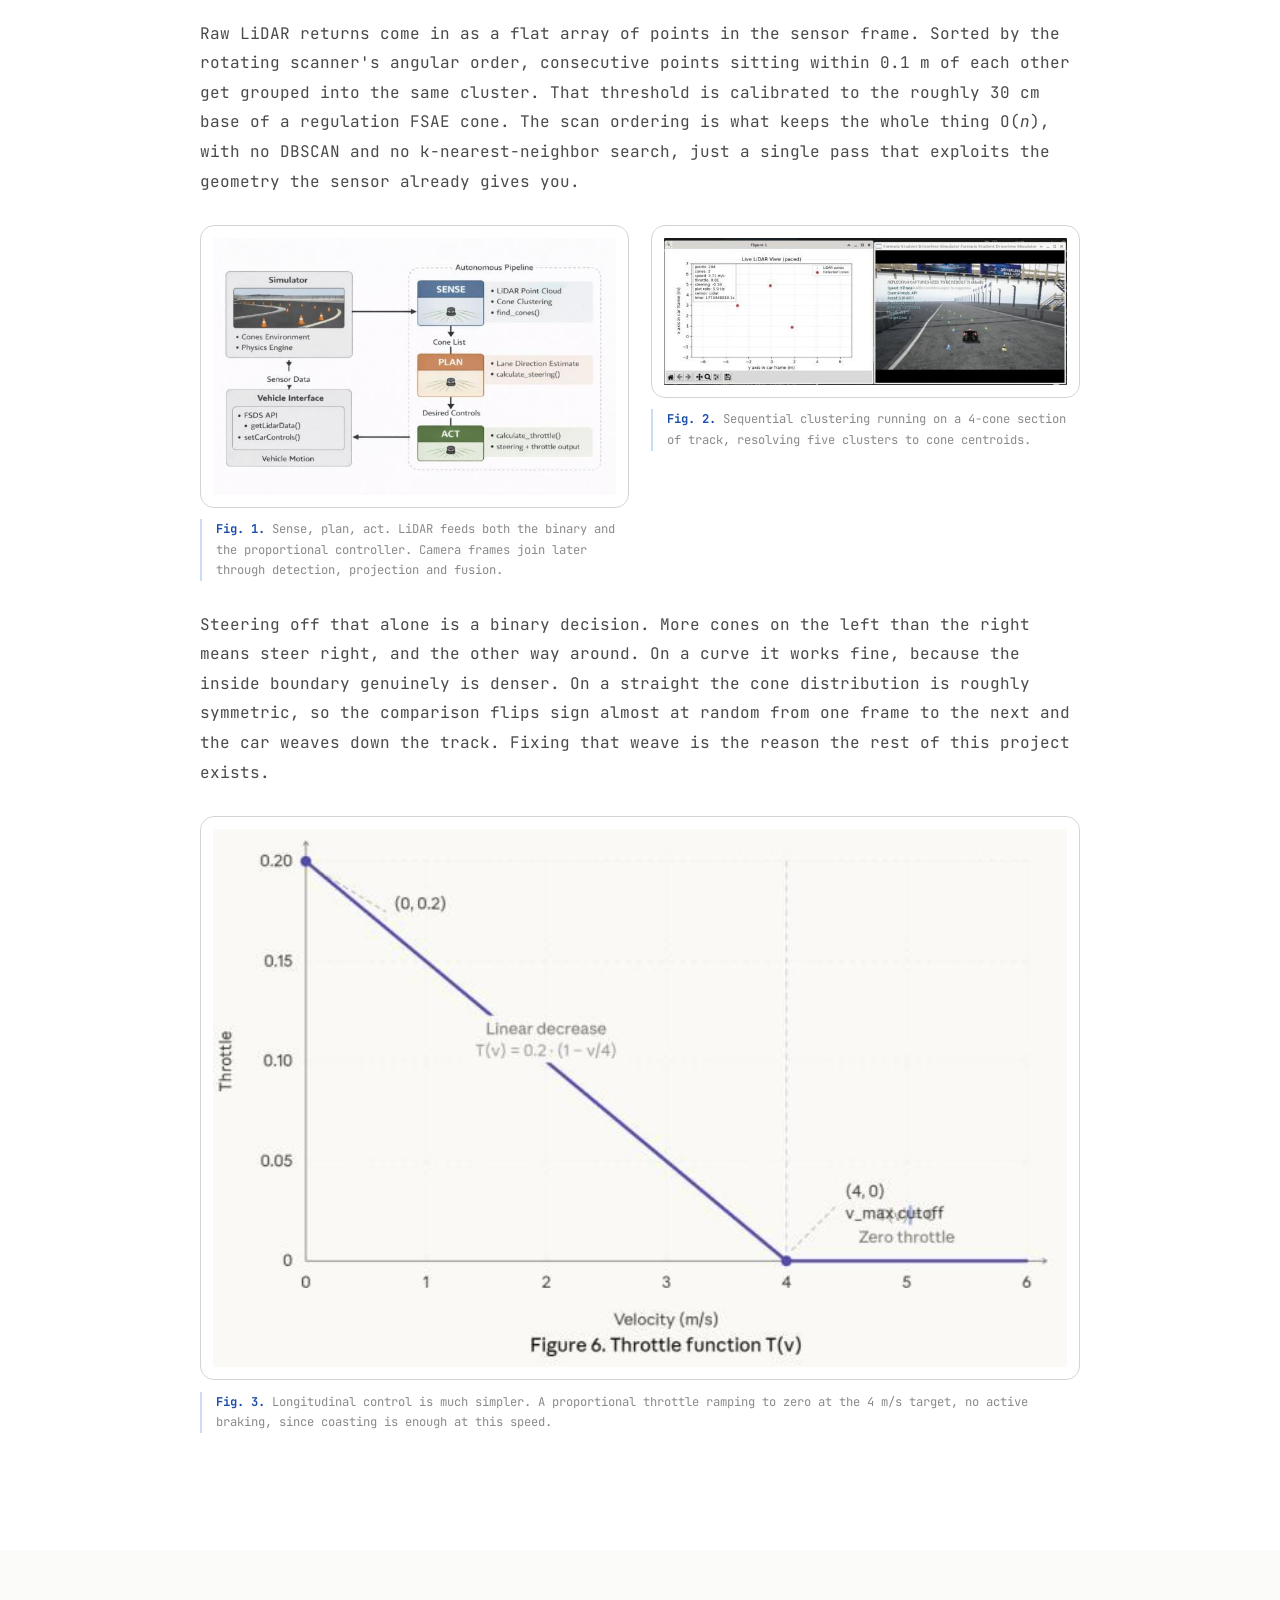
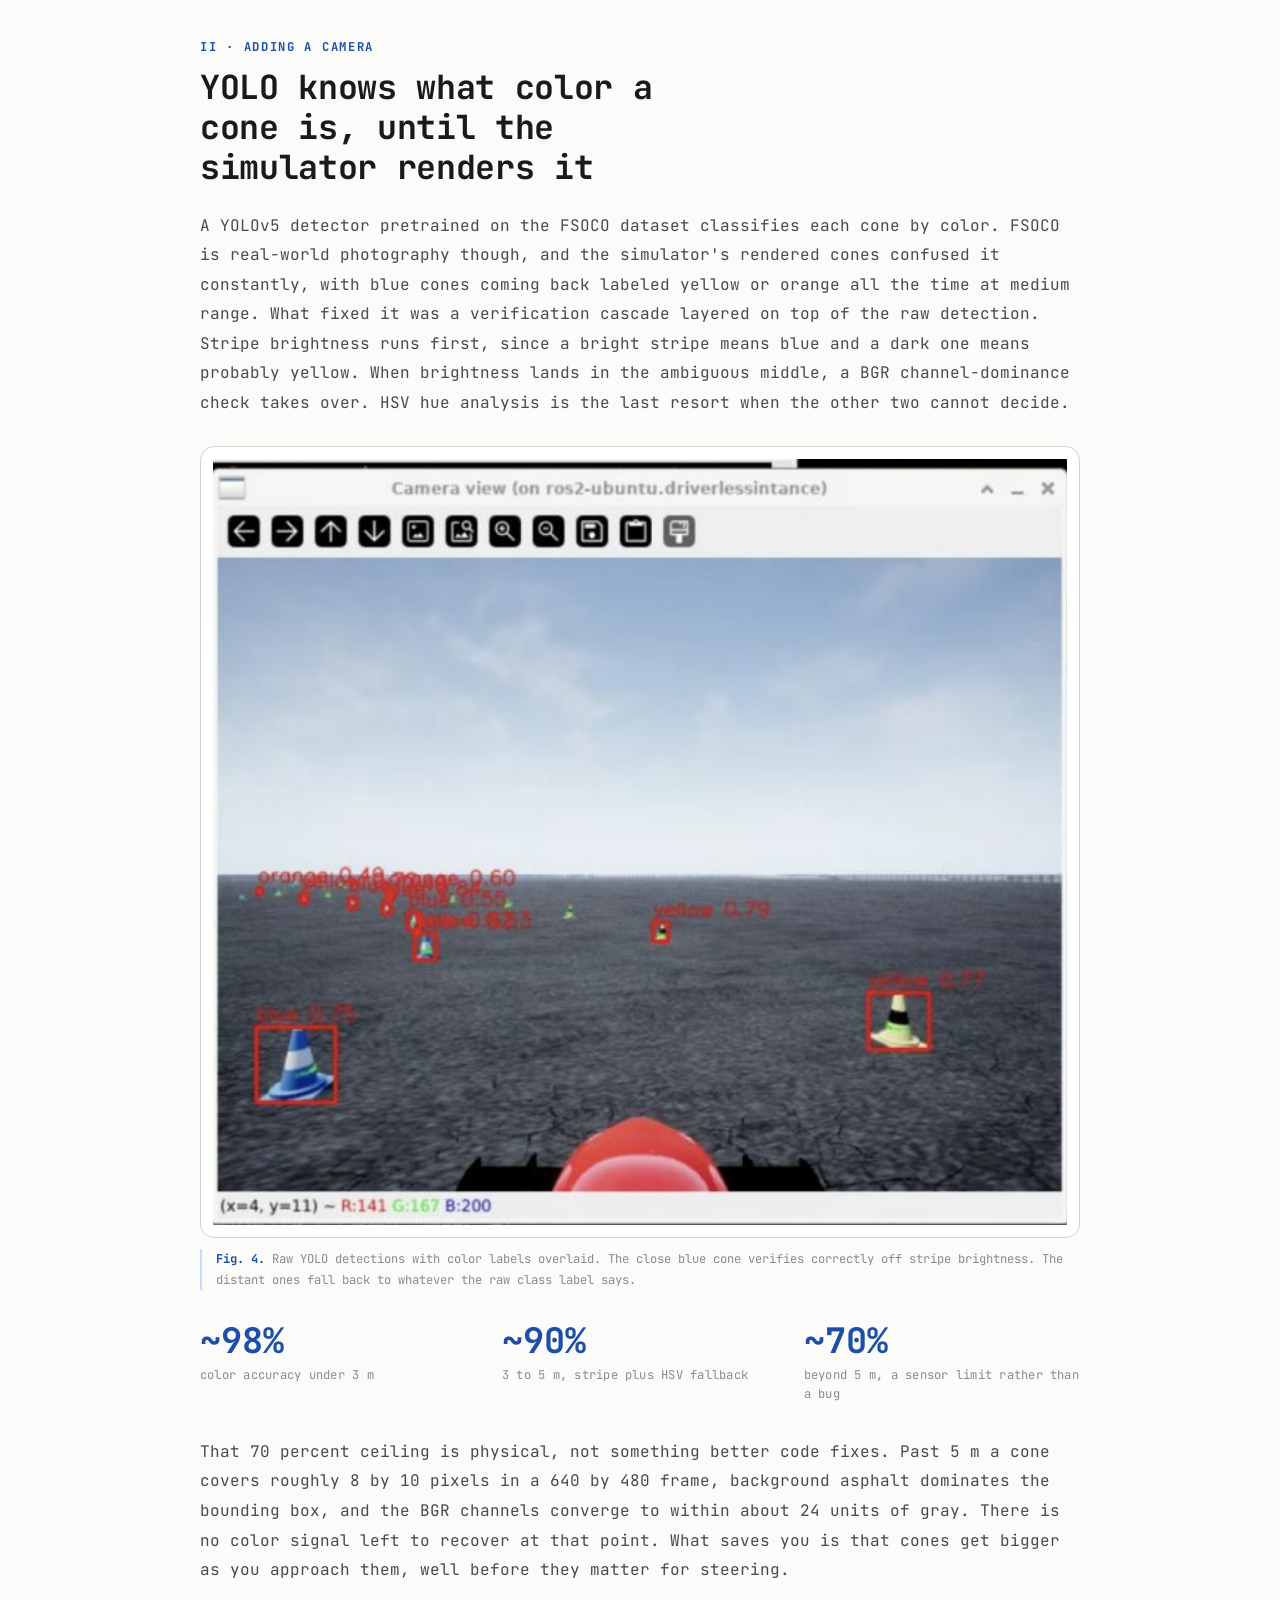
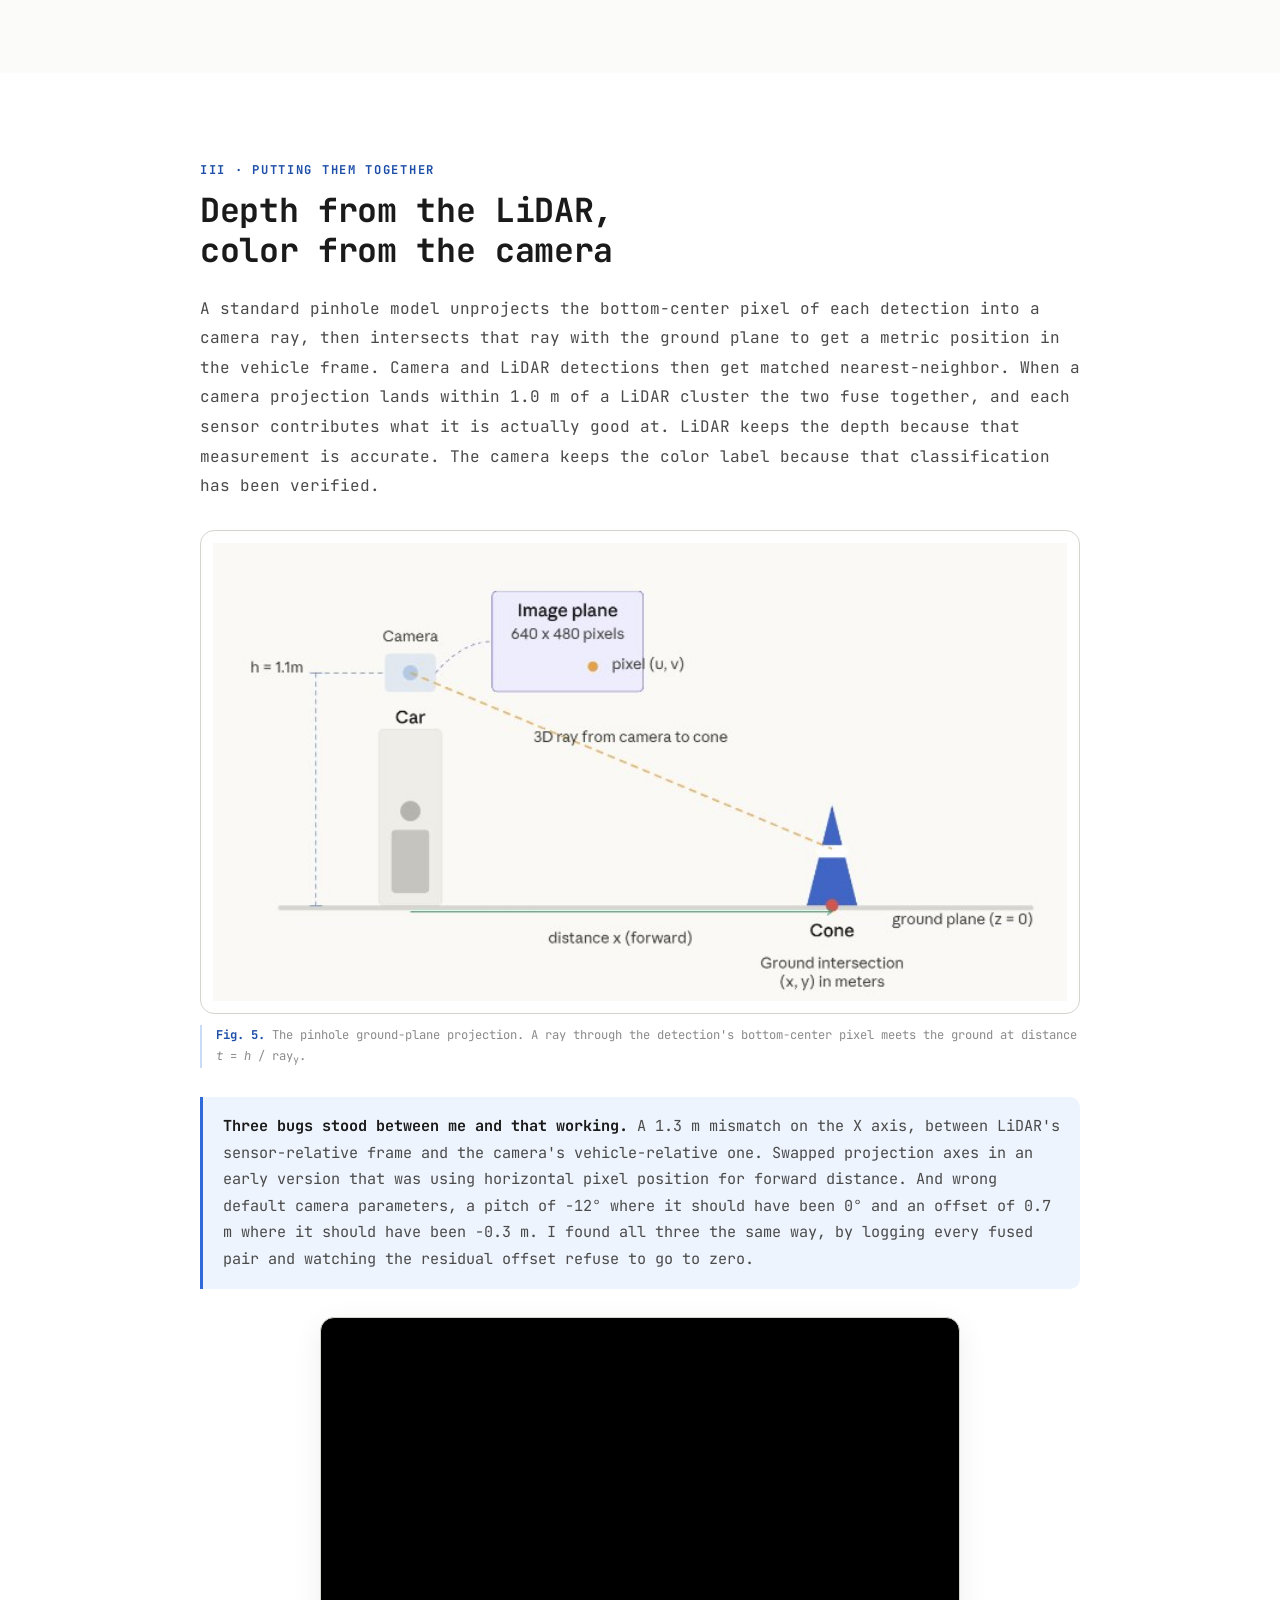
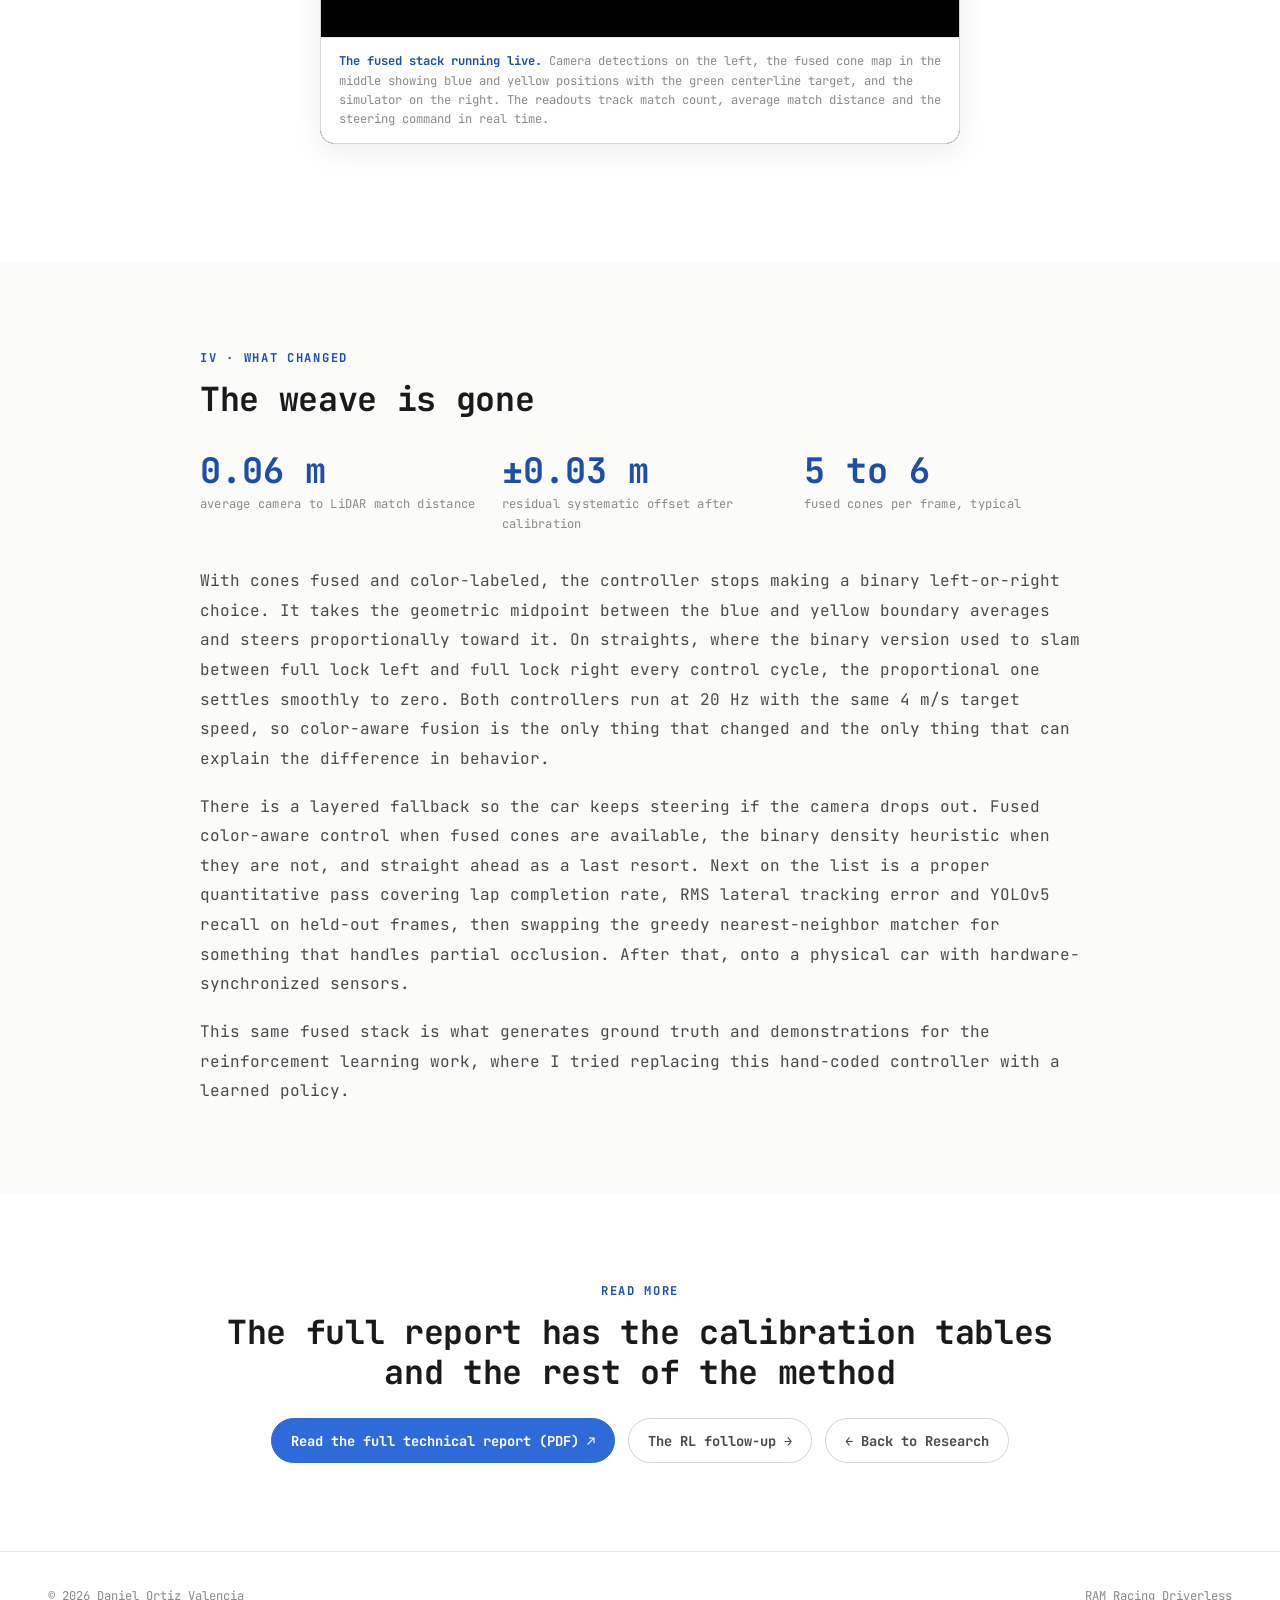
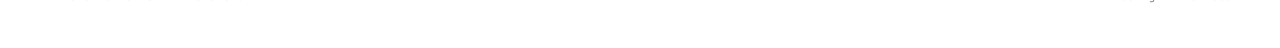
==== commit b935920a: "Give the industry role its own section, new favicon, shorter blurbs Move the engineering role out of" ====
--- a/papers/fsds-fusion/index.html
+++ b/papers/fsds-fusion/index.html
@@ -20,7 +20,8 @@
 <meta property="og:title" content="Incremental LiDAR-Camera Sensor Fusion for Reactive Cone Following" />
 <meta property="og:description" content="Building a color-aware fused controller for the Formula Student Driverless Simulator." />
 <meta property="og:type" content="article" />
-<link rel="icon" href="data:image/svg+xml,%3Csvg xmlns='http://www.w3.org/2000/svg' viewBox='0 0 32 32'%3E%3Crect width='32' height='32' rx='7' fill='%23d9741f'/%3E%3Cpath d='M9 8h6a8 8 0 010 16H9z' fill='none' stroke='white' stroke-width='3'/%3E%3C/svg%3E" />
+<link rel="icon" type="image/png" sizes="32x32" href="/favicon-32.png" />
+<link rel="apple-touch-icon" sizes="180x180" href="/favicon-180.png" />
 <link rel="preconnect" href="https://fonts.googleapis.com" />
 <link href="https://fonts.googleapis.com/css2?family=JetBrains+Mono:wght@400;500;700;800&display=swap" rel="stylesheet" />
 <link rel="stylesheet" href="../../styles.css" />
--- a/styles.css
+++ b/styles.css
@@ -1,5 +1,5 @@
 /* ============================================================
-   Daniel Ortiz Valencia — Research
+   Daniel Ortiz Valencia · Research
    Academic homepage. Shares its design tokens with the
    engineering portfolio so the project pages under /papers/
    render identically on both sites.
@@ -14,10 +14,13 @@
   --line: #e6e6e2;
   --line-strong: #d4d4ce;
 
-  --orange: #d9741f;
-  --orange-deep: #c1620f;
-  --orange-soft: #f7e0c2;
-  --orange-tint: #fcf1e2;
+  /* The accent keeps the orange-* token names so the project pages under
+     /papers/ pick it up unchanged. The research site reads blue; the
+     engineering portfolio stays orange. */
+  --orange: #2f6bd8;
+  --orange-deep: #1d4fa8;
+  --orange-soft: #c9dcf7;
+  --orange-tint: #eef4fd;
 
   --mono: 'JetBrains Mono', 'SFMono-Regular', 'Menlo', monospace;
 
@@ -51,14 +54,14 @@
   --line: #2a2a2e;
   --line-strong: #3a3a3f;
 
-  --orange: #ff8a3d;
-  --orange-deep: #ff9d5c;
-  --orange-soft: #5a3a1a;
-  --orange-tint: #2a1d10;
+  --orange: #6ea8fe;
+  --orange-deep: #93c0ff;
+  --orange-soft: #1f3a5f;
+  --orange-tint: #13233a;
 
   --header-bg: rgba(17,17,20,0.88);
   --kw-bg: #1f1f23;
-  --on-orange: #111114;
+  --on-orange: #0b1220;
 
   --shadow-sm: 0 1px 3px rgba(0,0,0,0.4);
   --shadow-md: 0 8px 30px rgba(0,0,0,0.5);
@@ -158,7 +161,9 @@
 .entry-thumb.is-placeholder small { color: var(--ink-faint); }
 .intro--nophoto { grid-template-columns: 1fr; }
 .entry-title { font-size: var(--text-lg); font-weight: 700; color: var(--orange-deep); line-height: 1.35; letter-spacing: -0.01em; display: inline-block; }
-.entry-title:hover { text-decoration: underline; }
+a.entry-title:hover { text-decoration: underline; }
+/* entries with nothing public to link to yet */
+.entry-title--plain { color: var(--ink); }
 .entry-authors { font-size: var(--text-sm); color: var(--ink-soft); margin-top: .45rem; }
 .entry-authors .me { font-weight: 700; color: var(--ink); }
 .entry-venue { font-size: var(--text-sm); color: var(--ink-faint); font-style: italic; margin-top: .15rem; }
@@ -177,6 +182,19 @@
   padding: .12rem .5rem; border-radius: 999px; margin-bottom: .5rem;
 }
 
+/* ---------- Experience rows (role, not project) ---------- */
+.xp { display: grid; grid-template-columns: 92px 1fr; gap: 1rem; padding: .2rem 0 1.6rem; align-items: start; }
+.xp-when { font-size: var(--text-sm); font-weight: 700; color: var(--orange-deep); white-space: nowrap; padding-top: .15rem; }
+.xp-role { font-size: var(--text-lg); font-weight: 700; letter-spacing: -0.01em; }
+.xp-org { font-weight: 500; color: var(--ink-faint); }
+.xp-points { list-style: none; margin: .6rem 0 0; padding: 0; }
+.xp-points li { position: relative; padding-left: 1rem; font-size: var(--text-sm); color: var(--ink-soft); line-height: 1.7; margin-bottom: .3rem; }
+.xp-points li::before { content: ""; position: absolute; left: 0; top: .72em; width: 5px; height: 5px; border-radius: 50%; background: var(--orange-soft); }
+
+.sub-head { font-size: var(--text-base); font-weight: 700; color: var(--ink); margin: 1.6rem 0 .5rem; padding-top: 1.4rem; border-top: 1px solid var(--line); }
+.section-note a { color: var(--orange-deep); border-bottom: 1px solid var(--orange-soft); }
+.section-note a:hover { border-color: var(--orange); }
+
 /* ---------- Secondary work (engineering / Formula Student) ---------- */
 .side-grid { display: grid; grid-template-columns: repeat(auto-fit, minmax(240px, 1fr)); gap: 1rem; }
 .side-card {
@@ -185,6 +203,12 @@
   transition: border-color .18s ease, transform .18s ease;
 }
 .side-card:hover { border-color: var(--orange-soft); transform: translateY(-2px); }
+.side-card { overflow: hidden; padding: 0; display: flex; flex-direction: column; }
+.side-thumb { display: block; aspect-ratio: 16 / 10; overflow: hidden; background: var(--kw-bg); border-bottom: 1px solid var(--line); }
+.side-thumb img { width: 100%; height: 100%; object-fit: cover; display: block; }
+.side-card .side-meta, .side-card h3, .side-card p { padding-left: 1.1rem; padding-right: 1.1rem; }
+.side-card .side-meta { padding-top: .9rem; }
+.side-card p { padding-bottom: 1.1rem; }
 .side-card h3 { font-size: var(--text-base); font-weight: 700; margin-bottom: .3rem; }
 .side-card p { font-size: var(--text-xs); color: var(--ink-faint); line-height: 1.65; }
 .side-card .side-meta { font-size: var(--text-xs); color: var(--orange-deep); font-weight: 700; margin-bottom: .35rem; }
